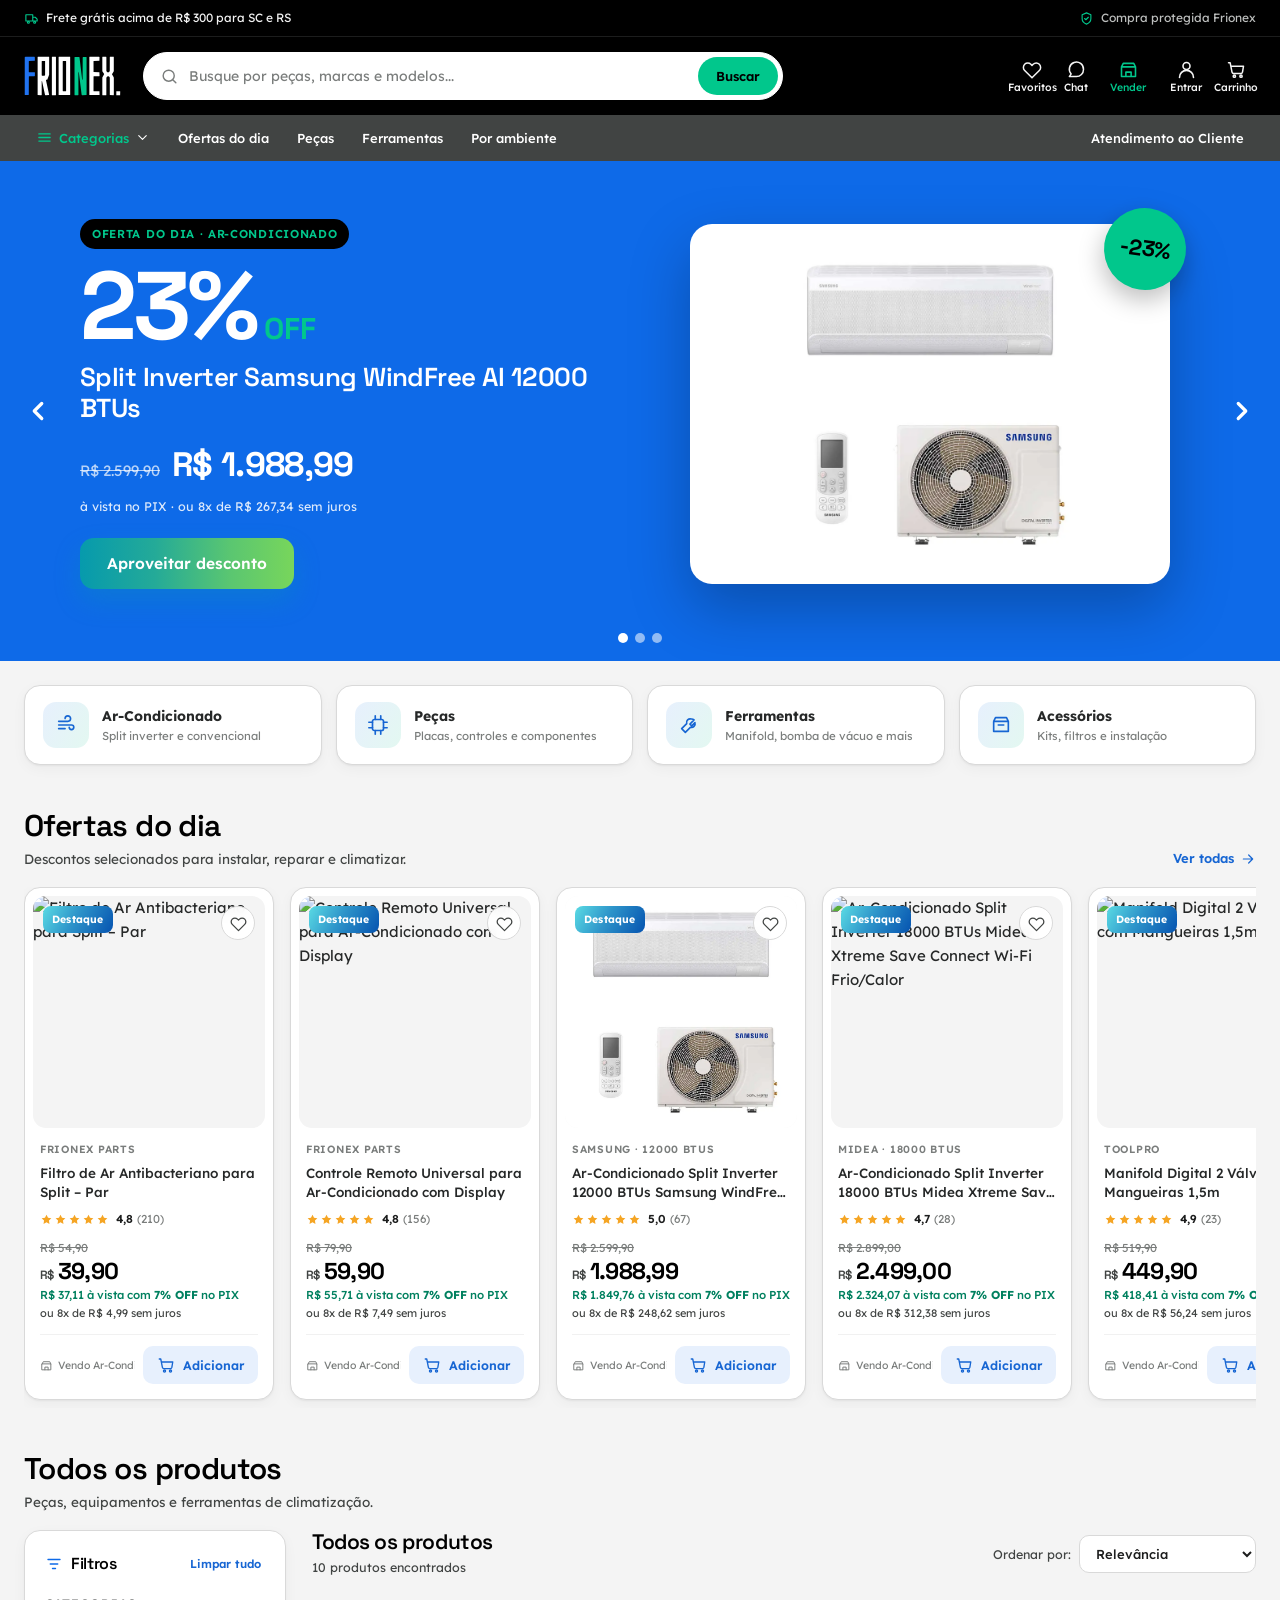
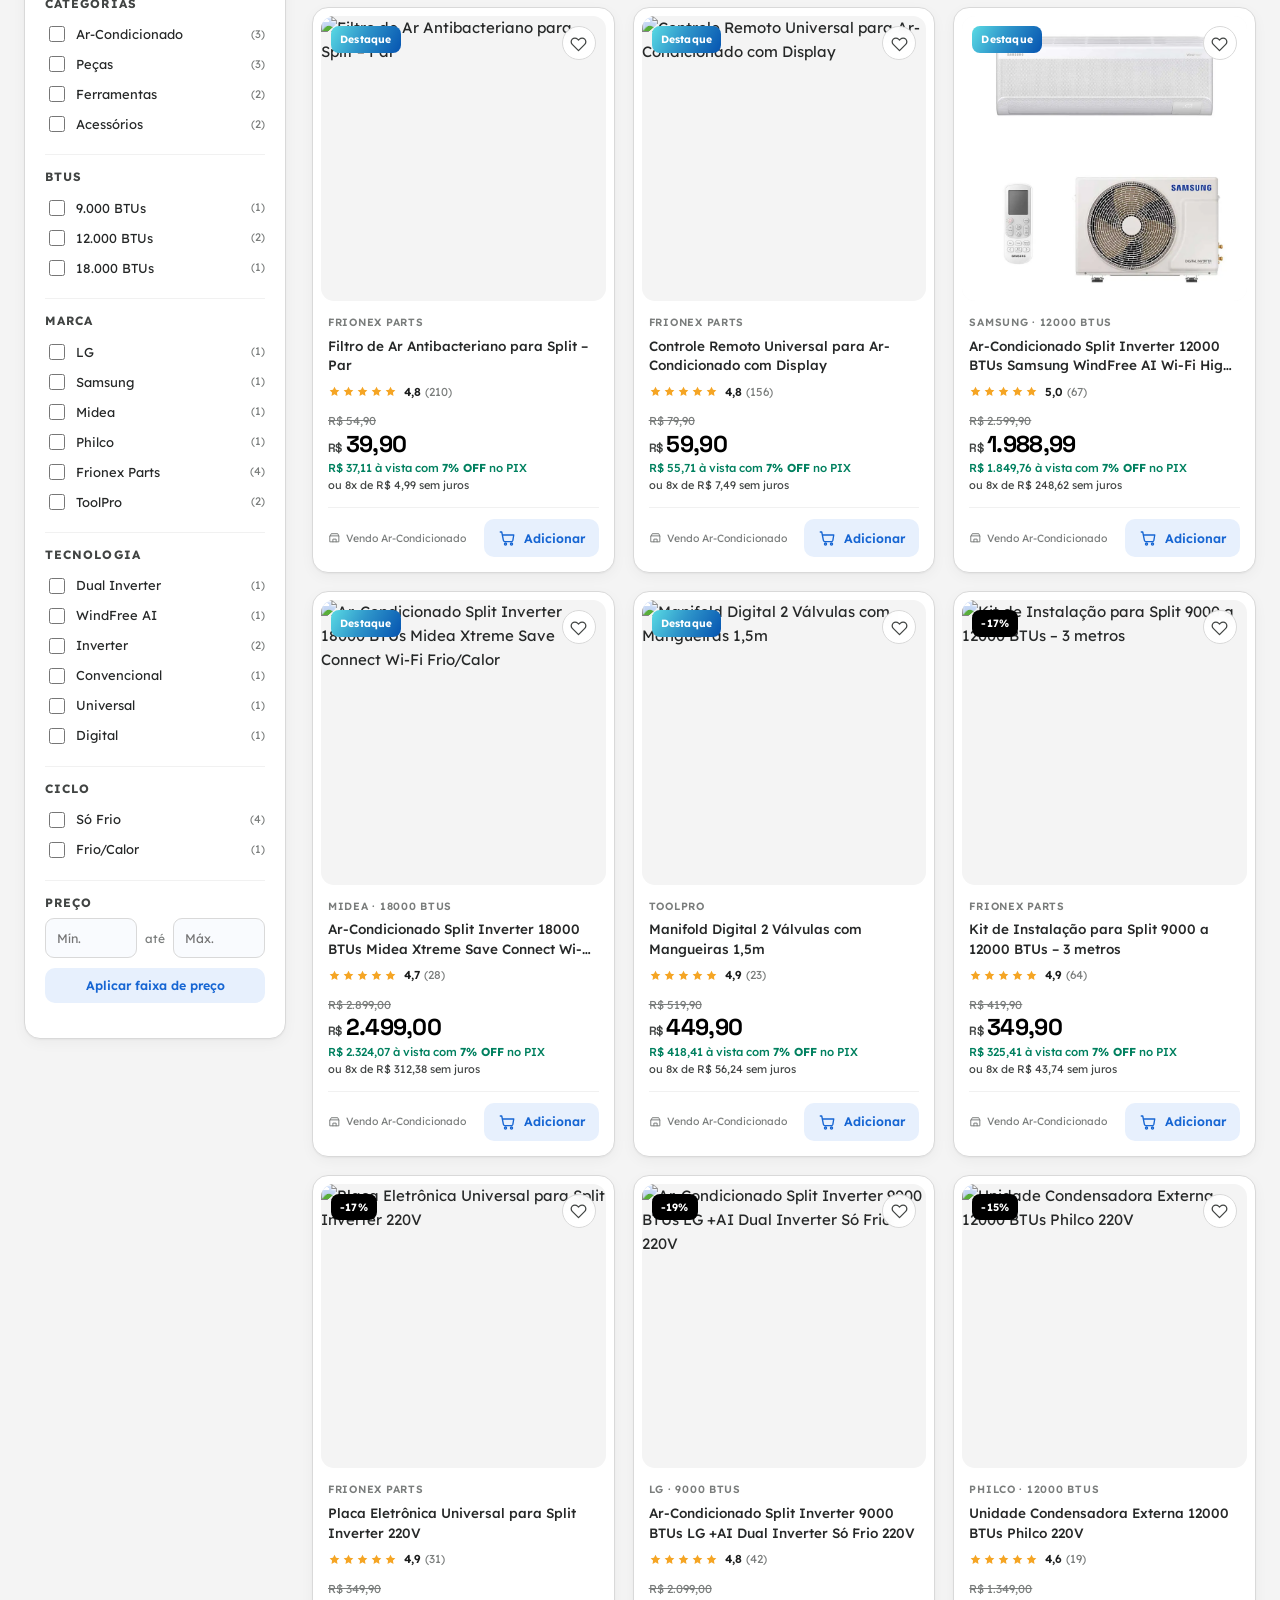
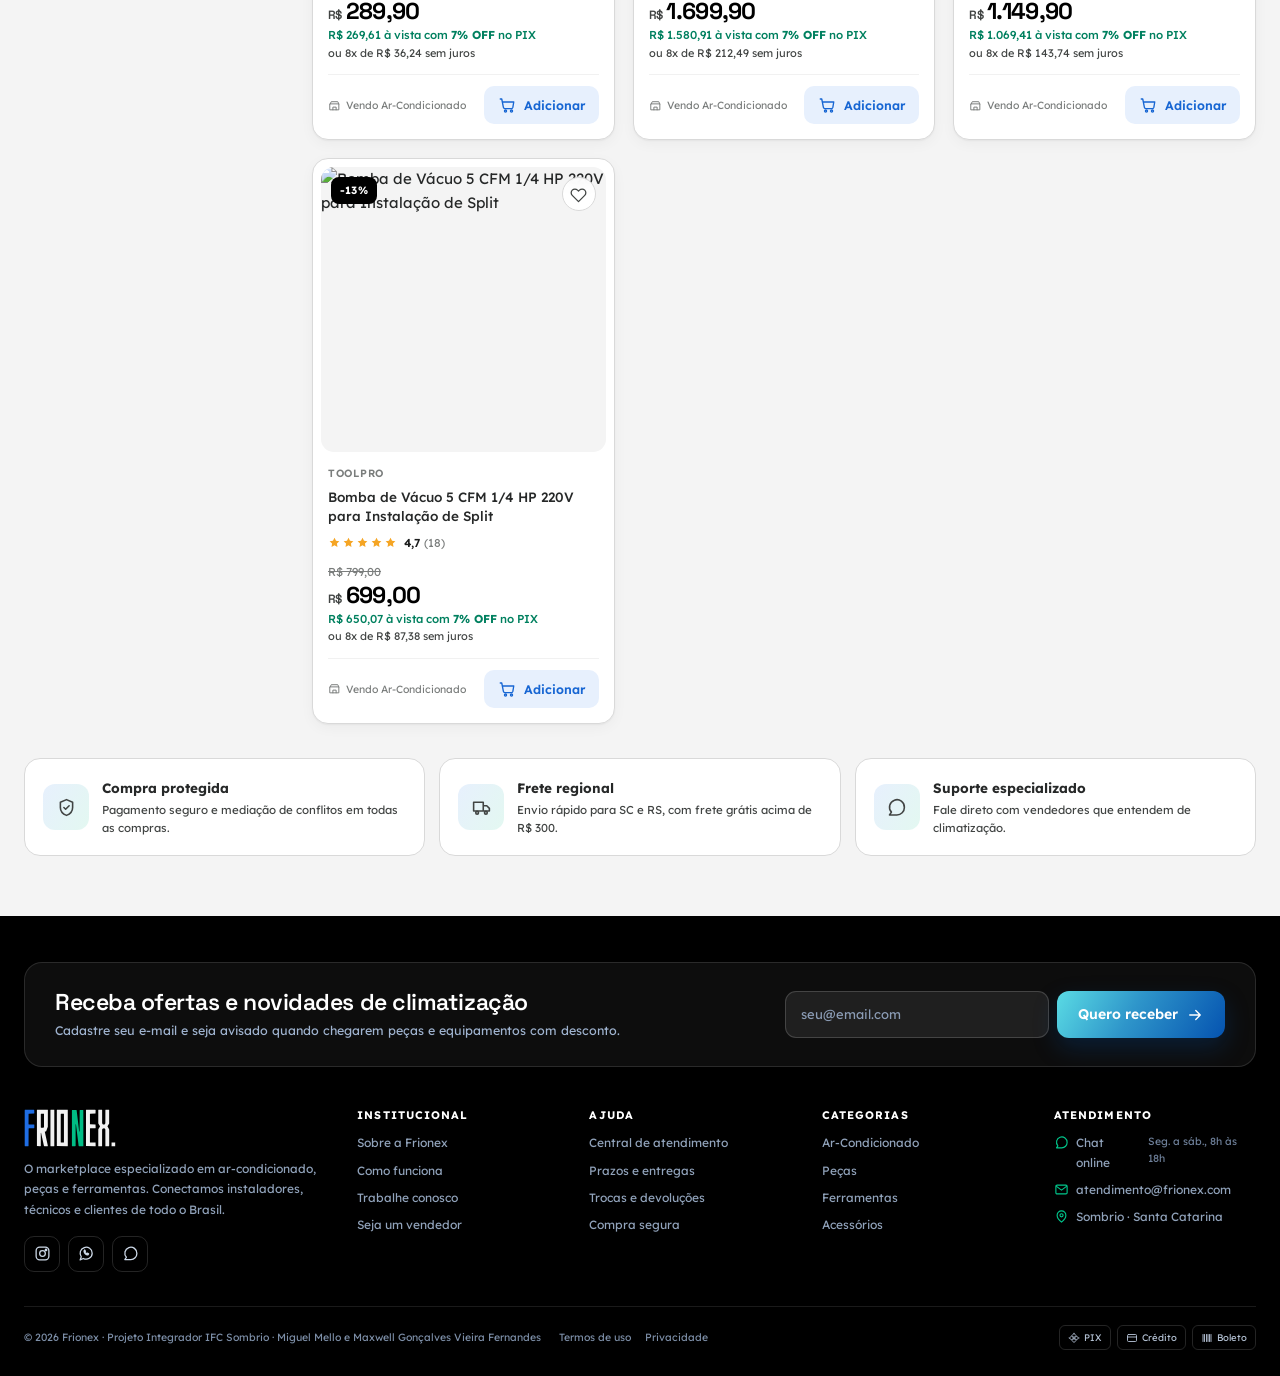
==== frionex/index.html @ c79feea0 "feat: add HTML pages for Frionex marketplace - Created carrinho.html for the shopping cart interface" ====
<!DOCTYPE html>
<html lang="pt-BR">
<head>
  <meta charset="utf-8">
  <meta name="viewport" content="width=device-width, initial-scale=1">
  <title>Frionex · Marketplace de ar-condicionado, peças e ferramentas</title>
  <meta name="description" content="Compre ar-condicionado, peças e ferramentas de climatização com vendedores verificados da sua região. Compra protegida, PIX com desconto e suporte especializado.">
  <link rel="icon" href="assets/img/favicon.svg" type="image/svg+xml">
  <link rel="preconnect" href="https://fonts.googleapis.com">
  <link rel="preconnect" href="https://fonts.gstatic.com" crossorigin>
  <link rel="stylesheet" href="assets/css/styles.css">
</head>
<body>
  <div id="site-header"></div>

  <main>
      <!-- ============ HERO / CARROSSEL (largura total) ============ -->
      <section class="hero" aria-label="Destaques da Frionex">
        <div id="heroSlides">
          <!-- Slide 1 · desconto em ar-condicionado -->
          <article class="hero-slide promo-slide is-active">
            <div class="promo-copy">
              <span class="promo-kicker">Oferta do dia · Ar-Condicionado</span>
              <div class="promo-off"><strong>23%</strong><span>OFF</span></div>
              <h1>Split Inverter Samsung WindFree AI 12000 BTUs</h1>
              <div class="promo-price">
                <s>R$ 2.599,90</s>
                <strong>R$ 1.988,99</strong>
                <small>à vista no PIX · ou 8x de R$ 267,34 sem juros</small>
              </div>
              <a class="btn btn-buy btn-lg" href="produto.html?id=2">Aproveitar desconto</a>
            </div>
            <div class="promo-media">
              <img src="assets/img/produtos/produto-samsung.png" alt="Ar-condicionado Samsung WindFree AI 12000 BTUs">
              <span class="promo-sticker">-23%</span>
            </div>
          </article>

          <!-- Slide 2 · peças e acessórios -->
          <article class="hero-slide promo-slide">
            <div class="promo-copy">
              <span class="promo-kicker">Peças e acessórios</span>
              <div class="promo-off"><small>até</small><strong>27%</strong><span>OFF</span></div>
              <h1>Controles, filtros e placas para o seu split</h1>
              <ul class="promo-list">
                <li><span>Filtro antibacteriano (par)</span><s>R$ 54,90</s><strong>R$ 39,90</strong></li>
                <li><span>Controle remoto universal</span><s>R$ 79,90</s><strong>R$ 59,90</strong></li>
                <li><span>Placa eletrônica universal</span><s>R$ 349,90</s><strong>R$ 289,90</strong></li>
              </ul>
              <a class="btn btn-buy btn-lg" href="index.html?categoria=pecas#catalogo">Ver peças em oferta</a>
            </div>
            <div class="promo-media promo-media-duo">
              <img src="https://upload.wikimedia.org/wikipedia/commons/thumb/5/54/HVAC_air_filter.webp/960px-HVAC_air_filter.webp" alt="Filtro de ar para climatização">
              <img src="https://upload.wikimedia.org/wikipedia/commons/thumb/0/0d/A.c_remote.jpg/960px-A.c_remote.jpg" alt="Controle remoto de ar-condicionado">
              <span class="promo-sticker">até -27%</span>
            </div>
          </article>

          <!-- Slide 3 · cupom em ferramentas -->
          <article class="hero-slide promo-slide">
            <div class="promo-copy">
              <span class="promo-kicker">Cupom · Ferramentas</span>
              <div class="promo-off"><strong>10%</strong><span>OFF</span></div>
              <h1>Manifold, bomba de vácuo e kits de instalação</h1>
              <div class="promo-coupon">
                <span>Use o cupom</span>
                <code>FRIONEX10</code>
                <small>+ 7% de desconto pagando no PIX</small>
              </div>
              <a class="btn btn-buy btn-lg" href="index.html?categoria=ferramentas#catalogo">Usar cupom</a>
            </div>
            <div class="promo-media">
              <img src="https://upload.wikimedia.org/wikipedia/commons/thumb/1/1d/332nd_Expeditionary_CE_Squadron_HVAC-R_operations_%289305714%29.jpg/960px-332nd_Expeditionary_CE_Squadron_HVAC-R_operations_%289305714%29.jpg" alt="Técnico usando manifold com mangueiras de refrigeração">
              <span class="promo-sticker">-10%</span>
            </div>
          </article>
        </div>

        <div class="hero-dots" id="heroDots" role="tablist" aria-label="Selecionar destaque"></div>
        <button class="hero-arrow hero-prev" type="button" data-hero-prev aria-label="Destaque anterior">
          <span data-icon="chevron" style="transform:rotate(90deg);display:inline-flex"></span>
        </button>
        <button class="hero-arrow hero-next" type="button" data-hero-next aria-label="Próximo destaque">
          <span data-icon="chevron" style="transform:rotate(-90deg);display:inline-flex"></span>
        </button>
      </section>

    <div class="container">

      <!-- ============ CATEGORIAS RÁPIDAS ============ -->
      <section class="quick-cats" aria-label="Categorias principais">
        <a class="quick-cat" href="index.html?categoria=ar-condicionado">
          <span class="quick-cat-ico" data-icon="wind"></span>
          <span><strong>Ar-Condicionado</strong><small>Split inverter e convencional</small></span>
        </a>
        <a class="quick-cat" href="index.html?categoria=pecas">
          <span class="quick-cat-ico" data-icon="chip"></span>
          <span><strong>Peças</strong><small>Placas, controles e componentes</small></span>
        </a>
        <a class="quick-cat" href="index.html?categoria=ferramentas">
          <span class="quick-cat-ico" data-icon="tool"></span>
          <span><strong>Ferramentas</strong><small>Manifold, bomba de vácuo e mais</small></span>
        </a>
        <a class="quick-cat" href="index.html?categoria=acessorios">
          <span class="quick-cat-ico" data-icon="box"></span>
          <span><strong>Acessórios</strong><small>Kits, filtros e instalação</small></span>
        </a>
      </section>

      <!-- ============ OFERTAS DO DIA ============ -->
      <section class="section" id="ofertas">
        <div class="section-head">
          <div>
            <h2>Ofertas do dia</h2>
            <p>Descontos selecionados para instalar, reparar e climatizar.</p>
          </div>
          <a class="section-link" href="index.html?oferta=1">Ver todas <span data-icon="arrow"></span></a>
        </div>
        <div class="rail" id="ofertasRail" aria-live="polite">
          <div class="skeleton" style="height:380px"></div>
          <div class="skeleton" style="height:380px"></div>
          <div class="skeleton" style="height:380px"></div>
          <div class="skeleton" style="height:380px"></div>
        </div>
      </section>

      <!-- ============ CATÁLOGO COM FILTROS ============ -->
      <section class="section" id="catalogo">
        <div class="section-head">
          <div>
            <h2 id="shopTitle">Todos os produtos</h2>
            <p id="shopSubtitle">Peças, equipamentos e ferramentas de climatização.</p>
          </div>
          <button class="btn btn-outline filters-toggle" type="button" data-filters-toggle>
            <span data-icon="filter"></span> Filtros
          </button>
        </div>

        <div class="shop-layout">
          <aside class="filters-card" id="filtersCard" aria-label="Filtros de busca">
            <div class="filters-head">
              <h2><span data-icon="filter"></span> Filtros</h2>
              <button class="filters-clear" type="button" data-clear-filters>Limpar tudo</button>
            </div>

            <div class="filter-group">
              <h3>Categorias</h3>
              <label class="filter-option"><input type="checkbox" name="categoria" value="ar-condicionado"> Ar-Condicionado <span class="count" data-count="categoria:ar-condicionado"></span></label>
              <label class="filter-option"><input type="checkbox" name="categoria" value="pecas"> Peças <span class="count" data-count="categoria:pecas"></span></label>
              <label class="filter-option"><input type="checkbox" name="categoria" value="ferramentas"> Ferramentas <span class="count" data-count="categoria:ferramentas"></span></label>
              <label class="filter-option"><input type="checkbox" name="categoria" value="acessorios"> Acessórios <span class="count" data-count="categoria:acessorios"></span></label>
            </div>

            <div class="filter-group">
              <h3>BTUs</h3>
              <label class="filter-option"><input type="checkbox" name="btus" value="9000"> 9.000 BTUs <span class="count" data-count="btus:9000"></span></label>
              <label class="filter-option"><input type="checkbox" name="btus" value="12000"> 12.000 BTUs <span class="count" data-count="btus:12000"></span></label>
              <label class="filter-option"><input type="checkbox" name="btus" value="18000"> 18.000 BTUs <span class="count" data-count="btus:18000"></span></label>
            </div>

            <div class="filter-group">
              <h3>Marca</h3>
              <label class="filter-option"><input type="checkbox" name="marcas" value="LG"> LG <span class="count" data-count="marca:LG"></span></label>
              <label class="filter-option"><input type="checkbox" name="marcas" value="Samsung"> Samsung <span class="count" data-count="marca:Samsung"></span></label>
              <label class="filter-option"><input type="checkbox" name="marcas" value="Midea"> Midea <span class="count" data-count="marca:Midea"></span></label>
              <label class="filter-option"><input type="checkbox" name="marcas" value="Philco"> Philco <span class="count" data-count="marca:Philco"></span></label>
              <label class="filter-option"><input type="checkbox" name="marcas" value="Frionex Parts"> Frionex Parts <span class="count" data-count="marca:Frionex Parts"></span></label>
              <label class="filter-option"><input type="checkbox" name="marcas" value="ToolPro"> ToolPro <span class="count" data-count="marca:ToolPro"></span></label>
            </div>

            <div class="filter-group">
              <h3>Tecnologia</h3>
              <label class="filter-option"><input type="checkbox" name="tecnologias" value="Dual Inverter"> Dual Inverter <span class="count" data-count="tecnologia:Dual Inverter"></span></label>
              <label class="filter-option"><input type="checkbox" name="tecnologias" value="WindFree AI"> WindFree AI <span class="count" data-count="tecnologia:WindFree AI"></span></label>
              <label class="filter-option"><input type="checkbox" name="tecnologias" value="Inverter"> Inverter <span class="count" data-count="tecnologia:Inverter"></span></label>
              <label class="filter-option"><input type="checkbox" name="tecnologias" value="Convencional"> Convencional <span class="count" data-count="tecnologia:Convencional"></span></label>
              <label class="filter-option"><input type="checkbox" name="tecnologias" value="Universal"> Universal <span class="count" data-count="tecnologia:Universal"></span></label>
              <label class="filter-option"><input type="checkbox" name="tecnologias" value="Digital"> Digital <span class="count" data-count="tecnologia:Digital"></span></label>
            </div>

            <div class="filter-group">
              <h3>Ciclo</h3>
              <label class="filter-option"><input type="checkbox" name="ciclos" value="Só Frio"> Só Frio <span class="count" data-count="ciclo:Só Frio"></span></label>
              <label class="filter-option"><input type="checkbox" name="ciclos" value="Frio/Calor"> Frio/Calor <span class="count" data-count="ciclo:Frio/Calor"></span></label>
            </div>

            <div class="filter-group">
              <h3>Preço</h3>
              <div class="price-range">
                <input type="number" inputmode="numeric" min="0" placeholder="Mín." aria-label="Preço mínimo" id="precoMin">
                <span>até</span>
                <input type="number" inputmode="numeric" min="0" placeholder="Máx." aria-label="Preço máximo" id="precoMax">
              </div>
              <button class="btn btn-soft btn-sm filters-apply" type="button" data-apply-price>Aplicar faixa de preço</button>
            </div>
          </aside>

          <div class="shop-main">
            <div class="shop-toolbar">
              <div>
                <h3 class="shop-title" id="resultTitle">Resultados</h3>
                <p class="shop-count" id="shopCount">Carregando produtos…</p>
              </div>
              <label class="sort-control">
                Ordenar por:
                <select id="sortSelect" aria-label="Ordenar produtos">
                  <option value="relevancia">Relevância</option>
                  <option value="menor-preco">Menor preço</option>
                  <option value="maior-preco">Maior preço</option>
                  <option value="recentes">Mais recentes</option>
                  <option value="avaliacao">Melhor avaliação</option>
                </select>
              </label>
            </div>

            <div class="active-filters" id="activeFilters"></div>
            <div class="product-grid" id="productGrid" aria-live="polite">
              <div class="skeleton" style="height:380px"></div>
              <div class="skeleton" style="height:380px"></div>
              <div class="skeleton" style="height:380px"></div>
            </div>
          </div>
        </div>
      </section>

      <!-- ============ DIFERENCIAIS ============ -->
      <section class="perks" aria-label="Vantagens de comprar na Frionex">
        <div class="perk">
          <span class="perk-ico" data-icon="shield"></span>
          <div><strong>Compra protegida</strong><span>Pagamento seguro e mediação de conflitos em todas as compras.</span></div>
        </div>
        <div class="perk">
          <span class="perk-ico" data-icon="truck"></span>
          <div><strong>Frete regional</strong><span>Envio rápido para SC e RS, com frete grátis acima de R$ 300.</span></div>
        </div>
        <div class="perk">
          <span class="perk-ico" data-icon="chat"></span>
          <div><strong>Suporte especializado</strong><span>Fale direto com vendedores que entendem de climatização.</span></div>
        </div>
      </section>

    </div>
  </main>

  <div id="site-footer"></div>

  <script src="assets/js/data.js"></script>
  <script src="assets/js/api.js"></script>
  <script src="assets/js/store.js"></script>
  <script src="assets/js/ui.js"></script>
  <script src="assets/js/pages/home.js"></script>
</body>
</html>
---- frionex/assets/css/styles.css ----
@import url('https://fonts.googleapis.com/css2?family=Lexend+Deca:wght@300;400;500;600;700&family=Space+Grotesk:wght@500;600;700&display=swap');

/* =========================================================
   FRIONEX · Design System
   ========================================================= */
:root {
  --ink: #000000;
  --ink-2: #1c1d1d;
  --text: #262828;
  --muted: #414443;
  --muted-2: #7a7d7c;
  --line: #d9d9d9;
  --line-2: #f1f1f1;
  --bg: #f4f4f4;
  --surface: #ffffff;
  --blue: #0e6ae8;
  --blue-dark: #1766d3;
  --blue-soft: #e7f0fd;
  --teal: #01c78c;
  --teal-soft: #e3f8f1;
  --green: #10a976;
  --amber: #f59e0b;
  --danger: #e5484d;
  --grad: linear-gradient(120deg, #5adbe4 0%, #2e95ca 45%, #0553b0 100%);
  --grad-soft: linear-gradient(120deg, #e7f0fd 0%, #e3f8f1 100%);
  --buy-grad: linear-gradient(90deg, #069aad 0%, #24aa98 35%, #5ac671 70%, #78d65b 100%);
  --nav: #414443;
  --radius: 16px;
  --radius-sm: 12px;
  --radius-lg: 24px;
  --shadow-sm: 0 1px 2px rgba(0, 0, 0, .05), 0 4px 14px rgba(0, 0, 0, .04);
  --shadow: 0 16px 48px rgba(0, 0, 0, .10);
  --shadow-lg: 0 30px 80px rgba(0, 0, 0, .16);
  --container: 1240px;
  --font-body: 'Lexend Deca', 'Segoe UI', system-ui, -apple-system, sans-serif;
  --font-display: 'Space Grotesk', 'Lexend Deca', 'Segoe UI', sans-serif;
  --header-offset: 118px;
}

*, *::before, *::after { box-sizing: border-box; }

html { scroll-behavior: smooth; }

body {
  margin: 0;
  background: var(--bg);
  color: var(--text);
  font-family: var(--font-body);
  font-size: 15px;
  line-height: 1.6;
  -webkit-font-smoothing: antialiased;
}

body.has-modal { overflow: hidden; }

img, svg { max-width: 100%; }
img { display: block; }

a { color: inherit; text-decoration: none; }
button { font: inherit; color: inherit; cursor: pointer; }
input, select, textarea { font: inherit; color: inherit; }
fieldset { border: 0; padding: 0; margin: 0; }
h1, h2, h3, h4 {
  margin: 0;
  font-family: var(--font-display);
  font-weight: 600;
  line-height: 1.15;
  letter-spacing: -.02em;
  color: var(--ink);
}
p { margin: 0; }
ul, ol { margin: 0; padding: 0; list-style: none; }
hr { border: 0; border-top: 1px solid var(--line); margin: 0; }

:focus-visible {
  outline: 2px solid var(--blue);
  outline-offset: 3px;
  border-radius: 6px;
}

::selection { background: rgba(14, 106, 232, .18); }

.container {
  width: min(calc(100% - 48px), var(--container));
  margin-inline: auto;
}

.icon { width: 20px; height: 20px; flex: 0 0 auto; }
.icon-sm { width: 16px; height: 16px; }
.icon-slot { display: inline-flex; align-items: center; justify-content: center; }

.sr-only {
  position: absolute; width: 1px; height: 1px; padding: 0; margin: -1px;
  overflow: hidden; clip: rect(0, 0, 0, 0); white-space: nowrap; border: 0;
}
[hidden] { display: none !important; }

.text-muted { color: var(--muted); }
.text-grad {
  background: var(--grad);
  -webkit-background-clip: text;
  background-clip: text;
  color: transparent;
}

/* ---------- botões ---------- */
.btn {
  display: inline-flex;
  align-items: center;
  justify-content: center;
  gap: 8px;
  padding: 12px 20px;
  border: 1px solid transparent;
  border-radius: 12px;
  background: transparent;
  color: var(--ink);
  font-weight: 600;
  font-size: 14px;
  line-height: 1.2;
  white-space: nowrap;
  transition: transform .18s ease, box-shadow .18s ease, background .18s ease, border-color .18s ease;
}
.btn:hover { transform: translateY(-1px); }
.btn:active { transform: translateY(0); }
.btn:disabled { opacity: .55; cursor: not-allowed; transform: none; }
.btn .icon { width: 18px; height: 18px; }

.btn-grad { background: var(--grad); color: #fff; box-shadow: 0 10px 24px rgba(14, 106, 232, .28); }
.btn-grad:hover { box-shadow: 0 14px 30px rgba(1, 199, 140, .30); }
.btn-primary { background: var(--blue); color: #fff; box-shadow: 0 8px 20px rgba(14, 106, 232, .25); }
.btn-primary:hover { background: var(--blue-dark); }
.btn-buy { background: var(--buy-grad); color: #fff; box-shadow: 0 12px 26px rgba(24, 168, 168, .30); }
.btn-dark { background: var(--ink); color: #fff; }
.btn-dark:hover { background: #16233a; }
.btn-soft { background: var(--blue-soft); color: var(--blue-dark); }
.btn-soft:hover { background: #dbe9ff; }
.btn-outline { border-color: var(--line); background: #fff; }
.btn-outline:hover { border-color: var(--blue); color: var(--blue-dark); }
.btn-ghost { color: var(--muted); }
.btn-ghost:hover { background: var(--line-2); color: var(--ink); }
.btn-danger-ghost { color: var(--danger); }
.btn-danger-ghost:hover { background: #fdecec; }
.btn-sm { padding: 9px 13px; font-size: 12.5px; border-radius: 10px; }
.btn-lg { padding: 15px 26px; font-size: 15.5px; border-radius: 14px; }
.btn-block { width: 100%; }
.btn-link { color: var(--blue-dark); font-weight: 600; display: inline-flex; align-items: center; gap: 6px; }
.btn-link:hover { text-decoration: underline; }

.icon-btn {
  display: inline-flex;
  align-items: center;
  justify-content: center;
  width: 40px;
  height: 40px;
  border: 0;
  border-radius: 11px;
  background: transparent;
  color: var(--ink-2);
  transition: background .18s ease, color .18s ease;
}
.icon-btn:hover { background: var(--line-2); color: var(--blue-dark); }

/* ---------- chips / badges ---------- */
.chip {
  display: inline-flex;
  align-items: center;
  gap: 6px;
  padding: 6px 11px;
  border: 1px solid var(--line);
  border-radius: 999px;
  background: #fff;
  font-size: 12px;
  font-weight: 500;
  color: var(--muted);
}
.chip .icon { width: 14px; height: 14px; }
.chip.is-active { background: var(--ink); border-color: var(--ink); color: #fff; }

.badge-verified {
  display: inline-flex;
  align-items: center;
  gap: 5px;
  padding: 4px 9px;
  border-radius: 999px;
  background: var(--teal-soft);
  color: #0c8a61;
  font-size: 11.5px;
  font-weight: 600;
  white-space: nowrap;
}
.badge-verified .icon { width: 14px; height: 14px; }

/* =========================================================
   HEADER
   ========================================================= */
.top-strip {
  background: radial-gradient(1200px 120px at 20% 0%, rgba(14, 106, 232, .35), transparent 70%), var(--ink);
  color: #d7e6ff;
  font-size: 12px;
}
.top-strip-inner {
  display: flex;
  align-items: center;
  justify-content: space-between;
  gap: 16px;
  min-height: 36px;
}
.top-strip-inner > span { display: inline-flex; align-items: center; gap: 7px; }
.top-strip-inner .icon { width: 15px; height: 15px; color: var(--teal); }
.top-strip-right { color: #9fb3cf; }

.site-header {
  position: sticky;
  top: 0;
  z-index: 50;
  background: rgba(255, 255, 255, .94);
  backdrop-filter: blur(14px);
  border-bottom: 1px solid var(--line);
}
.header-top {
  display: flex;
  align-items: center;
  gap: 22px;
  min-height: 78px;
}
.brand { display: inline-flex; align-items: center; flex: 0 0 auto; }
.brand-logo { height: 36px; width: auto; }
.menu-toggle { display: none; }

.search {
  position: relative;
  display: flex;
  align-items: center;
  gap: 8px;
  flex: 1;
  max-width: 640px;
  min-height: 46px;
  padding: 4px 4px 4px 16px;
  border: 1.5px solid var(--line);
  border-radius: 999px;
  background: #f7f9fc;
  color: var(--muted-2);
  transition: border-color .18s ease, box-shadow .18s ease, background .18s ease;
}
.search:focus-within {
  border-color: rgba(14, 106, 232, .6);
  background: #fff;
  box-shadow: 0 0 0 4px rgba(14, 106, 232, .10);
}
.search .icon { width: 19px; height: 19px; }
.search input {
  flex: 1;
  min-width: 0;
  height: 38px;
  border: 0;
  background: transparent;
  outline: none;
  font-size: 14px;
  color: var(--text);
}
.search input::placeholder { color: var(--muted-2); }
.search input::-webkit-search-cancel-button { cursor: pointer; }
.search-btn {
  height: 38px;
  padding: 0 18px;
  border: 0;
  border-radius: 999px;
  background: var(--grad);
  color: #fff;
  font-weight: 600;
  font-size: 13px;
}
.search-btn:hover { filter: brightness(1.05); }

.header-actions {
  display: flex;
  align-items: center;
  gap: 4px;
  margin-left: auto;
}
.header-action {
  position: relative;
  display: inline-flex;
  flex-direction: column;
  align-items: center;
  gap: 1px;
  padding: 7px 10px;
  border: 0;
  border-radius: 10px;
  background: transparent;
  color: var(--muted);
  font-size: 10.5px;
  font-weight: 500;
  line-height: 1.2;
  transition: background .18s ease, color .18s ease;
}
.header-action:hover { background: var(--line-2); color: var(--blue-dark); }
.header-action .icon { width: 21px; height: 21px; }
.sell-link { color: #0c8a61; }
.login-link { color: var(--ink-2); }
.mini-badge {
  position: absolute;
  top: 1px;
  right: 4px;
  min-width: 17px;
  height: 17px;
  padding: 0 5px;
  border-radius: 999px;
  background: var(--grad);
  color: #fff;
  font-size: 10px;
  font-weight: 700;
  line-height: 17px;
  text-align: center;
  box-shadow: 0 0 0 2px #fff;
}
.account-menu { position: relative; }
.account-btn {
  display: flex;
  align-items: center;
  gap: 7px;
  padding: 4px 10px 4px 4px;
  border: 1px solid var(--line);
  border-radius: 999px;
  background: #fff;
  font-size: 12.5px;
  font-weight: 600;
  color: var(--ink-2);
}
.account-btn:hover { border-color: rgba(14, 106, 232, .5); }
.account-btn .chevron { width: 15px; height: 15px; color: var(--muted); }
.avatar {
  display: inline-flex;
  align-items: center;
  justify-content: center;
  width: 42px;
  height: 42px;
  border-radius: 50%;
  background: var(--grad);
  color: #fff;
  font-family: var(--font-display);
  font-weight: 700;
  font-size: 14px;
  letter-spacing: .02em;
  flex: 0 0 auto;
  overflow: hidden;
}
.avatar img { width: 100%; height: 100%; object-fit: cover; }
.avatar-sm { width: 30px; height: 30px; font-size: 11px; }
.avatar-lg { width: 64px; height: 64px; font-size: 20px; }
.avatar-xl { width: 88px; height: 88px; font-size: 28px; border: 4px solid #fff; box-shadow: var(--shadow-sm); }

.account-dropdown {
  position: absolute;
  top: calc(100% + 10px);
  right: 0;
  z-index: 60;
  width: 236px;
  padding: 8px;
  border: 1px solid var(--line);
  border-radius: 14px;
  background: #fff;
  box-shadow: var(--shadow);
  opacity: 0;
  visibility: hidden;
  transform: translateY(-6px);
  transition: .18s ease;
}
.account-menu.is-open .account-dropdown { opacity: 1; visibility: visible; transform: none; }
.account-dropdown-head {
  display: flex;
  flex-direction: column;
  gap: 1px;
  padding: 10px 12px 12px;
  border-bottom: 1px solid var(--line-2);
  margin-bottom: 6px;
}
.account-dropdown-head strong { font-size: 13.5px; }
.account-dropdown-head span { font-size: 11.5px; color: var(--muted-2); overflow: hidden; text-overflow: ellipsis; }
.account-dropdown a, .account-dropdown button {
  display: flex;
  align-items: center;
  gap: 9px;
  width: 100%;
  padding: 10px 12px;
  border: 0;
  border-radius: 9px;
  background: transparent;
  font-size: 13px;
  color: var(--text);
  text-align: left;
}
.account-dropdown a:hover, .account-dropdown button:hover { background: var(--blue-soft); color: var(--blue-dark); }
.account-dropdown .icon { width: 17px; height: 17px; }

.header-nav {
  border-top: 1px solid var(--line-2);
  background: #fff;
}
.nav-inner {
  display: flex;
  align-items: center;
  gap: 4px;
  min-height: 46px;
}
.nav-link {
  display: inline-flex;
  align-items: center;
  gap: 6px;
  padding: 9px 12px;
  border: 0;
  border-radius: 9px;
  background: transparent;
  font-size: 13.5px;
  font-weight: 500;
  color: var(--ink-2);
  white-space: nowrap;
}
.nav-link:hover { background: var(--line-2); color: var(--blue-dark); }
.nav-link .chevron { width: 15px; height: 15px; color: var(--muted); }
.nav-link .menu-ico { width: 17px; height: 17px; }
.nav-link-help { margin-left: auto; color: var(--muted); }
.nav-dropdown { position: relative; }
.nav-dropdown-panel {
  position: absolute;
  top: calc(100% + 6px);
  left: 0;
  z-index: 55;
  display: grid;
  grid-template-columns: 1fr 1fr;
  gap: 4px;
  width: 460px;
  padding: 10px;
  border: 1px solid var(--line);
  border-radius: 16px;
  background: #fff;
  box-shadow: var(--shadow);
  opacity: 0;
  visibility: hidden;
  transform: translateY(-6px);
  transition: .18s ease;
}
.nav-dropdown.is-open .nav-dropdown-panel { opacity: 1; visibility: visible; transform: none; }
.nav-dropdown-panel a {
  display: flex;
  gap: 11px;
  align-items: flex-start;
  padding: 11px;
  border-radius: 11px;
}
.nav-dropdown-panel a:hover { background: var(--blue-soft); }
.cat-ico {
  display: inline-flex;
  align-items: center;
  justify-content: center;
  width: 38px;
  height: 38px;
  border-radius: 10px;
  background: var(--grad-soft);
  color: var(--blue-dark);
  flex: 0 0 auto;
}
.cat-ico .icon { width: 19px; height: 19px; }
.nav-dropdown-panel strong { display: block; font-size: 13px; }
.nav-dropdown-panel small { display: block; margin-top: 2px; font-size: 11px; color: var(--muted-2); line-height: 1.35; }

/* mobile drawer */
.mobile-drawer {
  position: fixed;
  inset: 0 auto 0 0;
  z-index: 90;
  display: none;
  flex-direction: column;
  width: min(340px, 88vw);
  padding: 18px;
  background: #fff;
  box-shadow: var(--shadow-lg);
  transform: translateX(-105%);
  transition: transform .26s ease;
  overflow-y: auto;
}
.mobile-drawer-head { display: flex; align-items: center; justify-content: space-between; margin-bottom: 16px; }
.mobile-search { margin-bottom: 14px; }
.mobile-search .search { max-width: none; }
.mobile-search .search-btn { display: none; }
.mobile-nav { display: flex; flex-direction: column; gap: 2px; }
.mobile-nav a {
  display: flex;
  align-items: center;
  gap: 10px;
  padding: 11px 12px;
  border-radius: 10px;
  font-size: 14px;
  font-weight: 500;
  color: var(--ink-2);
}
.mobile-nav a:hover { background: var(--line-2); }
.mobile-nav .icon { width: 18px; height: 18px; color: var(--muted); }
.mobile-label {
  padding: 14px 12px 5px;
  font-size: 10.5px;
  font-weight: 700;
  letter-spacing: .12em;
  text-transform: uppercase;
  color: var(--muted-2);
}
.drawer-scrim {
  position: fixed;
  inset: 0;
  z-index: 85;
  background: rgba(0, 0, 0, .45);
  opacity: 0;
  visibility: hidden;
  transition: .22s ease;
}
body.menu-open .mobile-drawer { transform: none; }
body.menu-open .drawer-scrim { opacity: 1; visibility: visible; }

/* =========================================================
   HERO / HOME
   ========================================================= */
main { min-height: 60vh; }

.hero {
  position: relative;
  margin: 26px auto 0;
  border-radius: var(--radius-lg);
  overflow: hidden;
  background: radial-gradient(900px 500px at 88% 8%, rgba(1, 199, 140, .35), transparent 60%),
              radial-gradient(700px 500px at 20% 100%, rgba(14, 106, 232, .38), transparent 65%),
              linear-gradient(135deg, #000000 0%, #0a1a33 55%, #0b2a2a 100%);
  color: #fff;
  box-shadow: var(--shadow-lg);
}
.hero::after {
  content: "";
  position: absolute;
  inset: 0;
  background-image: radial-gradient(rgba(255, 255, 255, .10) 1px, transparent 1px);
  background-size: 22px 22px;
  mask-image: linear-gradient(90deg, transparent 40%, #000);
  pointer-events: none;
}
.hero-slide {
  display: none;
  grid-template-columns: 1.1fr .9fr;
  align-items: center;
  gap: 26px;
  min-height: 380px;
  padding: 48px 52px;
  position: relative;
  z-index: 1;
}
.hero-slide.is-active { display: grid; animation: heroIn .5s ease both; }
@keyframes heroIn { from { opacity: 0; transform: translateY(8px); } to { opacity: 1; transform: none; } }
.hero-copy { max-width: 560px; }
.hero-eyebrow {
  display: inline-flex;
  align-items: center;
  gap: 7px;
  padding: 6px 12px;
  border: 1px solid rgba(255, 255, 255, .18);
  border-radius: 999px;
  background: rgba(255, 255, 255, .08);
  color: #b9f6e5;
  font-size: 11.5px;
  font-weight: 600;
  letter-spacing: .06em;
  text-transform: uppercase;
}
.hero-eyebrow .icon { width: 14px; height: 14px; }
.hero h1 {
  margin: 16px 0 12px;
  color: #fff;
  font-size: clamp(30px, 4vw, 48px);
  line-height: 1.06;
  letter-spacing: -.035em;
}
.hero h1 em { font-style: normal; background: linear-gradient(120deg, #5adbe4, #01c78c); -webkit-background-clip: text; background-clip: text; color: transparent; }
.hero p { max-width: 460px; color: #b9c6da; font-size: 15px; }
.hero-actions { display: flex; flex-wrap: wrap; gap: 10px; margin-top: 24px; }
.hero-stats { display: flex; gap: 26px; margin-top: 30px; }
.hero-stat strong { display: block; font-family: var(--font-display); font-size: 20px; letter-spacing: -.02em; }
.hero-stat span { font-size: 11.5px; color: #92a3bd; }
.hero-media { display: flex; justify-content: center; align-items: center; position: relative; }
.hero-media-inner {
  position: relative;
  width: 100%;
  max-width: 380px;
  aspect-ratio: 1 / 1;
  display: grid;
  place-items: center;
  border-radius: 28px;
  background: radial-gradient(circle at 50% 40%, #fff, #f4f4f4 70%);
  box-shadow: 0 30px 80px rgba(0, 0, 0, .35);
  transform: rotate(-3deg);
}
.hero-media img { width: 88%; height: 88%; object-fit: contain; }
.hero-tag {
  position: absolute;
  right: -14px;
  bottom: 26px;
  display: flex;
  align-items: center;
  gap: 8px;
  padding: 10px 14px;
  border-radius: 14px;
  background: #fff;
  color: var(--ink);
  font-size: 12px;
  font-weight: 600;
  box-shadow: var(--shadow);
}
.hero-tag .icon { color: var(--teal); }
.hero-dots { position: absolute; left: 52px; bottom: 22px; z-index: 3; display: flex; gap: 7px; }
.hero-dots button {
  width: 26px;
  height: 5px;
  border: 0;
  border-radius: 99px;
  background: rgba(255, 255, 255, .25);
  padding: 0;
  transition: .2s ease;
}
.hero-dots button.is-active { width: 42px; background: linear-gradient(90deg, #5adbe4, #01c78c); }
.hero-arrow {
  position: absolute;
  top: 50%;
  z-index: 3;
  transform: translateY(-50%);
  width: 38px;
  height: 38px;
  display: grid;
  place-items: center;
  border: 1px solid rgba(255, 255, 255, .2);
  border-radius: 50%;
  background: rgba(0, 0, 0, .35);
  color: #fff;
  backdrop-filter: blur(6px);
}
.hero-arrow:hover { background: rgba(0, 0, 0, .65); }
.hero-arrow .icon { width: 18px; height: 18px; }
.hero-prev { left: 14px; }
.hero-next { right: 14px; }

/* quick categories */
.quick-cats {
  display: grid;
  grid-template-columns: repeat(4, 1fr);
  gap: 14px;
  margin-top: 24px;
}
.quick-cat {
  display: flex;
  align-items: center;
  gap: 13px;
  padding: 16px 18px;
  border: 1px solid var(--line);
  border-radius: var(--radius);
  background: #fff;
  box-shadow: var(--shadow-sm);
  transition: transform .2s ease, box-shadow .2s ease, border-color .2s ease;
}
.quick-cat:hover { transform: translateY(-3px); box-shadow: var(--shadow); border-color: rgba(14, 106, 232, .28); }
.quick-cat-ico {
  display: grid;
  place-items: center;
  width: 46px;
  height: 46px;
  border-radius: 13px;
  background: var(--grad-soft);
  color: var(--blue-dark);
  flex: 0 0 auto;
}
.quick-cat-ico .icon { width: 22px; height: 22px; }
.quick-cat strong { display: block; font-size: 14px; }
.quick-cat small { display: block; color: var(--muted-2); font-size: 11.5px; }

/* section heading */
.section { margin-top: 44px; }
.section-head {
  display: flex;
  align-items: flex-end;
  justify-content: space-between;
  gap: 18px;
  margin-bottom: 18px;
}
.section-head h2 { font-size: clamp(22px, 2.6vw, 30px); }
.section-head p { margin-top: 4px; color: var(--muted); font-size: 13.5px; }
.section-link { display: inline-flex; align-items: center; gap: 6px; font-size: 13px; font-weight: 600; color: var(--blue-dark); white-space: nowrap; }
.section-link .icon { width: 16px; height: 16px; }

/* shop layout */
.shop-layout {
  display: grid;
  grid-template-columns: 262px 1fr;
  gap: 26px;
  align-items: start;
  margin-top: 8px;
}
.filters-card {
  position: sticky;
  top: calc(var(--header-offset) + 18px);
  padding: 20px;
  border: 1px solid var(--line);
  border-radius: var(--radius);
  background: #fff;
  box-shadow: var(--shadow-sm);
}
.filters-head {
  display: flex;
  align-items: center;
  justify-content: space-between;
  gap: 10px;
  margin-bottom: 4px;
}
.filters-head h2 { display: flex; align-items: center; gap: 8px; font-size: 16px; }
.filters-head h2 .icon { width: 18px; height: 18px; color: var(--blue); }
.filters-clear { font-size: 11.5px; font-weight: 600; color: var(--blue-dark); background: none; border: 0; padding: 4px; }
.filters-clear:hover { text-decoration: underline; }
.filter-group { padding: 15px 0; border-bottom: 1px solid var(--line-2); }
.filter-group:last-of-type { border-bottom: 0; }
.filter-group h3 {
  margin-bottom: 9px;
  font-family: var(--font-body);
  font-size: 12px;
  font-weight: 700;
  letter-spacing: .09em;
  text-transform: uppercase;
  color: var(--muted);
}
.filter-option {
  display: flex;
  align-items: center;
  gap: 8px;
  padding: 4px 0;
  font-size: 13px;
  color: var(--text);
  cursor: pointer;
}
.filter-option input { width: 16px; height: 16px; accent-color: var(--blue); cursor: pointer; }
.filter-option:hover { color: var(--blue-dark); }
.filter-option .count { margin-left: auto; font-size: 11px; color: var(--muted-2); }
.price-range { display: flex; align-items: center; gap: 8px; }
.price-range input {
  width: 100%;
  min-width: 0;
  padding: 9px 11px;
  border: 1px solid var(--line);
  border-radius: 9px;
  background: #f9fbfe;
  font-size: 12.5px;
}
.price-range span { color: var(--muted-2); font-size: 12px; }
.filters-apply { margin-top: 10px; width: 100%; }
.filters-toggle { display: none; }

.shop-main { min-width: 0; }
.shop-toolbar {
  display: flex;
  align-items: center;
  justify-content: space-between;
  gap: 14px;
  margin-bottom: 16px;
}
.shop-title { font-size: 21px; }
.shop-count { margin-top: 3px; color: var(--muted); font-size: 12.5px; }
.sort-control { display: flex; align-items: center; gap: 8px; font-size: 12.5px; color: var(--muted); }
.sort-control select {
  padding: 9px 32px 9px 12px;
  border: 1px solid var(--line);
  border-radius: 10px;
  background: #fff;
  font-size: 13px;
  font-weight: 500;
  color: var(--ink-2);
  cursor: pointer;
}
.active-filters { display: flex; flex-wrap: wrap; gap: 7px; margin-bottom: 14px; }
.active-filter {
  display: inline-flex;
  align-items: center;
  gap: 5px;
  padding: 5px 9px;
  border-radius: 999px;
  background: var(--blue-soft);
  color: var(--blue-dark);
  font-size: 11.5px;
  font-weight: 500;
}
.active-filter button { border: 0; background: none; padding: 0; display: inline-flex; color: inherit; }
.active-filter .icon { width: 13px; height: 13px; }

/* product grid */
.product-grid {
  display: grid;
  grid-template-columns: repeat(3, minmax(0, 1fr));
  gap: 18px;
}
.product-grid.cols-4 { grid-template-columns: repeat(4, minmax(0, 1fr)); }
.product-card {
  position: relative;
  display: flex;
  flex-direction: column;
  min-width: 0;
  border: 1px solid var(--line);
  border-radius: var(--radius);
  background: #fff;
  overflow: hidden;
  box-shadow: var(--shadow-sm);
  transition: transform .22s ease, box-shadow .22s ease, border-color .22s ease;
}
.product-card:hover { transform: translateY(-4px); box-shadow: var(--shadow); border-color: rgba(14, 106, 232, .22); }
.product-media {
  position: relative;
  aspect-ratio: 1 / 1;
  margin: 8px 8px 0;
  border-radius: 13px;
  background: linear-gradient(160deg, #f4f4f4, #f1f1f1);
  overflow: hidden;
}
.product-media img {
  width: 100%;
  height: 100%;
  object-fit: contain;
  transition: transform .35s ease;
}
.product-card:hover .product-media img { transform: scale(1.045); }
.product-badge {
  position: absolute;
  top: 10px;
  left: 10px;
  z-index: 2;
  padding: 5px 9px;
  border-radius: 8px;
  color: #fff;
  font-size: 10.5px;
  font-weight: 700;
  letter-spacing: .02em;
}
.product-badge.is-featured { background: var(--grad); }
.product-badge.is-off { background: #000000; }
.fav-btn {
  position: absolute;
  top: 10px;
  right: 10px;
  z-index: 2;
  display: grid;
  place-items: center;
  width: 34px;
  height: 34px;
  border: 1px solid var(--line);
  border-radius: 50%;
  background: rgba(255, 255, 255, .92);
  color: var(--muted);
  backdrop-filter: blur(4px);
  transition: .18s ease;
}
.fav-btn:hover { color: var(--danger); border-color: #f6c9cb; }
.fav-btn.is-active { color: var(--danger); background: #fff0f0; border-color: #f6c9cb; }
.fav-btn.is-active .icon { fill: currentColor; }
.fav-btn .icon { width: 17px; height: 17px; }
.product-body { display: flex; flex-direction: column; flex: 1; padding: 13px 15px 15px; }
.product-brand {
  font-size: 10.5px;
  font-weight: 600;
  letter-spacing: .07em;
  text-transform: uppercase;
  color: var(--muted-2);
}
.product-title {
  margin: 5px 0 7px;
  min-height: 40px;
  font-family: var(--font-body);
  font-size: 13.5px;
  font-weight: 500;
  line-height: 1.45;
  letter-spacing: 0;
  color: var(--text);
  display: -webkit-box;
  -webkit-line-clamp: 2;
  -webkit-box-orient: vertical;
  overflow: hidden;
}
.product-title a:hover { color: var(--blue-dark); }
.rating { display: flex; align-items: center; gap: 4px; font-size: 11.5px; color: var(--muted); }
.stars { display: inline-flex; gap: 1px; }
.star { width: 13px; height: 13px; fill: #d7dde8; }
.star.is-filled { fill: #f5a524; }
.rating-value { margin-left: 3px; font-weight: 600; color: var(--ink-2); }
.rating-count { color: var(--muted-2); }
.price-block { display: flex; flex-direction: column; margin: 11px 0 12px; }
.price-old { font-size: 11.5px; color: var(--muted-2); text-decoration: line-through; }
.price-main {
  display: flex;
  align-items: baseline;
  gap: 4px;
  font-family: var(--font-display);
  font-size: 23px;
  font-weight: 700;
  letter-spacing: -.03em;
  color: var(--ink);
  line-height: 1.15;
}
.price-main > span { font-size: 12px; font-weight: 600; color: var(--muted); }
.price-pix { margin-top: 2px; font-size: 11.5px; color: #00805f; font-weight: 500; }
.price-pix strong { font-weight: 700; }
.price-installments { font-size: 11px; color: var(--muted); }
.product-foot {
  display: flex;
  align-items: center;
  justify-content: space-between;
  gap: 8px;
  margin-top: auto;
  padding-top: 11px;
  border-top: 1px solid var(--line-2);
}
.product-seller {
  display: inline-flex;
  align-items: center;
  gap: 5px;
  min-width: 0;
  font-size: 10.5px;
  color: var(--muted-2);
  white-space: nowrap;
  overflow: hidden;
  text-overflow: ellipsis;
}
.product-seller .icon { width: 13px; height: 13px; flex: 0 0 auto; }
.product-foot .btn { flex: 0 0 auto; }

/* empty state */
.empty-state {
  display: flex;
  flex-direction: column;
  align-items: center;
  gap: 10px;
  padding: 56px 20px;
  border: 1px dashed var(--line);
  border-radius: var(--radius);
  background: #fff;
  text-align: center;
}
.empty-state .empty-ico {
  display: grid;
  place-items: center;
  width: 64px;
  height: 64px;
  border-radius: 50%;
  background: var(--grad-soft);
  color: var(--blue-dark);
}
.empty-state .empty-ico .icon { width: 28px; height: 28px; }
.empty-state h3 { font-size: 18px; }
.empty-state p { max-width: 380px; color: var(--muted); font-size: 13.5px; }

/* perks */
.perks {
  display: grid;
  grid-template-columns: repeat(3, 1fr);
  gap: 14px;
  margin-top: 34px;
}
.perk {
  display: flex;
  gap: 13px;
  padding: 18px;
  border: 1px solid var(--line);
  border-radius: var(--radius);
  background: #fff;
}
.perk-ico {
  display: grid;
  place-items: center;
  width: 42px;
  height: 42px;
  border-radius: 12px;
  background: var(--grad-soft);
  color: var(--blue-dark);
  flex: 0 0 auto;
}
.perk-ico .icon { width: 21px; height: 21px; }
.perk strong { display: block; font-size: 13.5px; }
.perk span { display: block; margin-top: 2px; font-size: 11.5px; color: var(--muted); }

/* rail */
.rail {
  display: flex;
  gap: 16px;
  overflow-x: auto;
  padding-bottom: 8px;
  scroll-snap-type: x mandatory;
  scrollbar-width: thin;
}
.rail > * { flex: 0 0 250px; scroll-snap-align: start; }

/* =========================================================
   PÁGINA DE PRODUTO
   ========================================================= */
.page-shell { padding: 22px 0 60px; }
.breadcrumb {
  display: flex;
  align-items: center;
  gap: 7px;
  margin-bottom: 18px;
  font-size: 12px;
  color: var(--muted);
}
.breadcrumb a:hover { color: var(--blue-dark); }
.breadcrumb .icon { width: 13px; height: 13px; color: var(--muted-2); }
.breadcrumb .current { color: var(--ink-2); font-weight: 500; }

.product-detail {
  display: grid;
  grid-template-columns: minmax(0, 1fr) minmax(0, .96fr);
  gap: 34px;
  align-items: start;
}
.gallery { min-width: 0; }
.gallery-main {
  position: relative;
  aspect-ratio: 1 / 1;
  border: 1px solid var(--line);
  border-radius: 20px;
  background: linear-gradient(160deg, #f4f4f4, #f1f1f1);
  overflow: hidden;
}
.gallery-main img { width: 100%; height: 100%; object-fit: contain; }
.gallery-tag {
  position: absolute;
  top: 16px;
  left: 16px;
  padding: 6px 11px;
  border-radius: 9px;
  background: var(--grad);
  color: #fff;
  font-size: 11px;
  font-weight: 700;
}
.gallery-thumbs { display: flex; gap: 10px; margin-top: 12px; flex-wrap: wrap; }
.gallery-thumb {
  width: 76px;
  height: 76px;
  padding: 4px;
  border: 1.5px solid var(--line);
  border-radius: 12px;
  background: #fff;
  overflow: hidden;
  transition: .18s ease;
}
.gallery-thumb img { width: 100%; height: 100%; object-fit: contain; }
.gallery-thumb.is-active, .gallery-thumb:hover { border-color: var(--blue); box-shadow: 0 0 0 3px rgba(14, 106, 232, .12); }

.product-info { min-width: 0; }
.product-info .product-brand { font-size: 11.5px; }
.product-info h1 {
  margin: 8px 0 12px;
  font-family: var(--font-body);
  font-size: clamp(21px, 2.4vw, 27px);
  font-weight: 600;
  line-height: 1.32;
  letter-spacing: -.01em;
  color: var(--ink);
}
.product-meta { display: flex; align-items: center; flex-wrap: wrap; gap: 12px; padding-bottom: 16px; border-bottom: 1px solid var(--line); }
.product-meta .rating { font-size: 12.5px; }
.product-meta .rating .star { width: 15px; height: 15px; }
.meta-link { font-size: 12.5px; color: var(--blue-dark); font-weight: 500; }
.meta-link:hover { text-decoration: underline; }
.seller-inline {
  display: flex;
  align-items: center;
  gap: 9px;
  margin: 14px 0;
  padding: 10px 12px;
  border: 1px solid var(--line);
  border-radius: 12px;
  background: #fbfcfe;
  font-size: 12.5px;
}
.seller-inline .avatar { width: 34px; height: 34px; font-size: 12px; }
.seller-inline strong { display: block; font-size: 12.5px; }
.seller-inline small { color: var(--muted-2); font-size: 11px; }
.seller-inline .badge-verified { margin-left: auto; }
.price-box {
  margin-top: 16px;
  padding: 18px;
  border: 1px solid var(--line);
  border-radius: 16px;
  background: #fff;
  box-shadow: var(--shadow-sm);
}
.price-box .price-old { font-size: 12.5px; }
.price-box .price-main { font-size: 38px; }
.price-box .price-main > span { font-size: 16px; }
.price-box .price-pix { margin-top: 6px; font-size: 13.5px; }
.price-box .price-installments { margin-top: 2px; font-size: 12.5px; }
.price-extra {
  display: flex;
  align-items: center;
  gap: 7px;
  margin-top: 10px;
  padding-top: 10px;
  border-top: 1px dashed var(--line);
  font-size: 12px;
  color: var(--muted);
}
.price-extra .icon { width: 16px; height: 16px; color: var(--teal); }

.qty-row { display: flex; align-items: center; gap: 14px; margin: 18px 0 12px; }
.qty-label { font-size: 12.5px; font-weight: 600; color: var(--muted); }
.qty {
  display: inline-flex;
  align-items: center;
  border: 1px solid var(--line);
  border-radius: 11px;
  background: #fff;
  overflow: hidden;
}
.qty button {
  display: grid;
  place-items: center;
  width: 40px;
  height: 42px;
  border: 0;
  background: transparent;
  color: var(--muted);
}
.qty button:hover { background: var(--line-2); color: var(--ink); }
.qty button .icon { width: 16px; height: 16px; }
.qty input {
  width: 42px;
  height: 42px;
  border: 0;
  border-inline: 1px solid var(--line-2);
  background: #fff;
  text-align: center;
  font-weight: 600;
  font-size: 14px;
  outline: none;
}
.buy-row { display: flex; gap: 10px; }
.buy-row .btn { flex: 1; }
.buy-row .btn-buy { flex: 1.5; }
.stock-note { display: flex; align-items: center; gap: 6px; margin-top: 10px; font-size: 11.5px; color: var(--muted); }
.stock-dot { width: 7px; height: 7px; border-radius: 50%; background: var(--green); box-shadow: 0 0 0 3px rgba(34, 197, 94, .16); }

.shipping-box {
  display: flex;
  gap: 8px;
  margin-top: 16px;
  padding: 14px;
  border: 1px solid var(--line);
  border-radius: 13px;
  background: #fff;
}
.shipping-box input {
  flex: 1;
  min-width: 0;
  padding: 10px 12px;
  border: 1px solid var(--line);
  border-radius: 9px;
  background: #f9fbfe;
  font-size: 13px;
}
.shipping-result { margin-top: 8px; font-size: 12px; color: var(--muted); }
.shipping-result strong { color: #0c8a61; }

.product-benefits {
  display: grid;
  grid-template-columns: repeat(2, 1fr);
  gap: 10px;
  margin-top: 16px;
}
.benefit {
  display: flex;
  align-items: flex-start;
  gap: 9px;
  padding: 11px 12px;
  border: 1px solid var(--line);
  border-radius: 12px;
  background: #fff;
  font-size: 11.5px;
  color: var(--muted);
}
.benefit .icon { width: 18px; height: 18px; color: var(--blue); flex: 0 0 auto; }
.benefit strong { display: block; font-size: 12px; color: var(--ink-2); }

/* tabs */
.tabs-card {
  margin-top: 38px;
  border: 1px solid var(--line);
  border-radius: var(--radius);
  background: #fff;
  overflow: hidden;
}
.tabs-head { display: flex; gap: 4px; padding: 8px; border-bottom: 1px solid var(--line-2); overflow-x: auto; }
.tab-btn {
  padding: 11px 16px;
  border: 0;
  border-radius: 10px;
  background: transparent;
  font-size: 13.5px;
  font-weight: 600;
  color: var(--muted);
  white-space: nowrap;
}
.tab-btn:hover { background: var(--line-2); color: var(--ink); }
.tab-btn.is-active { background: var(--ink); color: #fff; }
.tab-panel { display: none; padding: 26px; }
.tab-panel.is-active { display: block; }
.tab-panel h3 { margin-bottom: 10px; font-size: 18px; }
.tab-panel p { color: var(--muted); font-size: 13.5px; line-height: 1.75; }
.spec-table { width: 100%; border-collapse: collapse; font-size: 13px; }
.spec-table tr:nth-child(odd) { background: #f8fafd; }
.spec-table th, .spec-table td { padding: 11px 14px; text-align: left; border-bottom: 1px solid var(--line-2); }
.spec-table th { width: 38%; font-weight: 600; color: var(--muted); }

/* reviews */
.reviews-wrap { display: grid; grid-template-columns: 260px 1fr; gap: 30px; }
.reviews-summary { padding-right: 24px; border-right: 1px solid var(--line); }
.reviews-score { font-family: var(--font-display); font-size: 52px; font-weight: 700; line-height: 1; letter-spacing: -.04em; }
.reviews-summary .stars { margin: 8px 0 4px; }
.reviews-summary .stars .star { width: 18px; height: 18px; }
.reviews-summary p { font-size: 12px; color: var(--muted); }
.rating-bars { display: flex; flex-direction: column; gap: 6px; margin-top: 16px; }
.rating-bar { display: grid; grid-template-columns: 28px 1fr 26px; align-items: center; gap: 8px; font-size: 11px; color: var(--muted); }
.bar-track { height: 6px; border-radius: 99px; background: var(--line-2); overflow: hidden; }
.bar-fill { height: 100%; border-radius: inherit; background: linear-gradient(90deg, #f5a524, #f7c948); }
.reviews-list { display: flex; flex-direction: column; gap: 14px; min-width: 0; }
.review-item { padding: 16px; border: 1px solid var(--line); border-radius: 13px; background: #fbfcfe; }
.review-head { display: flex; align-items: center; gap: 9px; margin-bottom: 7px; }
.review-head .avatar { width: 34px; height: 34px; font-size: 12px; }
.review-head strong { font-size: 12.5px; }
.review-head small { display: block; color: var(--muted-2); font-size: 10.5px; }
.review-head .stars { margin-left: auto; }
.review-head .stars .star { width: 13px; height: 13px; }
.review-item p { font-size: 12.5px; color: var(--text); line-height: 1.6; }
.review-form { margin-top: 18px; padding: 18px; border: 1px dashed var(--line); border-radius: 13px; background: #fff; }
.review-form h4 { margin-bottom: 8px; font-size: 14px; }
.star-input { display: flex; gap: 3px; margin: 6px 0 10px; }
.star-input button { border: 0; background: none; padding: 0; color: #d7dde8; }
.star-input button .icon { width: 24px; height: 24px; fill: currentColor; stroke: none; }
.star-input button.is-active { color: #f5a524; }
.star-input button:hover { color: #f5a524; }

/* =========================================================
   LOJA
   ========================================================= */
.store-cover {
  position: relative;
  height: 210px;
  border-radius: 20px;
  overflow: hidden;
  background:
    radial-gradient(600px 300px at 85% 0%, rgba(1, 199, 140, .45), transparent 60%),
    radial-gradient(700px 320px at 15% 100%, rgba(14, 106, 232, .5), transparent 65%),
    linear-gradient(120deg, #000000, #112a3a);
}
.store-cover::after {
  content: "";
  position: absolute;
  inset: 0;
  background-image: radial-gradient(rgba(255, 255, 255, .12) 1px, transparent 1px);
  background-size: 20px 20px;
  opacity: .5;
}
.store-cover-label {
  position: absolute;
  left: 28px;
  bottom: 22px;
  color: #fff;
  font-family: var(--font-display);
  font-size: 13px;
  letter-spacing: .16em;
  text-transform: uppercase;
  opacity: .75;
}
.store-head {
  position: relative;
  z-index: 2;
  margin: -62px 22px 0;
  padding: 24px;
  border: 1px solid var(--line);
  border-radius: 18px;
  background: #fff;
  box-shadow: var(--shadow);
}
.store-head-top { display: flex; align-items: flex-start; gap: 18px; flex-wrap: wrap; }
.store-avatar { width: 96px; height: 96px; border-radius: 22px; overflow: hidden; border: 4px solid #fff; box-shadow: var(--shadow-sm); flex: 0 0 auto; }
.store-avatar img { width: 100%; height: 100%; object-fit: cover; }
.store-id h1 { display: flex; align-items: center; gap: 9px; flex-wrap: wrap; font-size: 26px; }
.store-id p { margin-top: 4px; color: var(--muted); font-size: 13px; max-width: 620px; }
.store-id .store-meta { display: flex; align-items: center; gap: 14px; margin-top: 8px; flex-wrap: wrap; font-size: 11.5px; color: var(--muted-2); }
.store-id .store-meta span { display: inline-flex; align-items: center; gap: 5px; }
.store-id .store-meta .icon { width: 14px; height: 14px; }
.store-actions { display: flex; gap: 8px; margin-left: auto; }
.store-stats {
  display: grid;
  grid-template-columns: repeat(5, 1fr);
  gap: 10px;
  margin-top: 20px;
  padding-top: 18px;
  border-top: 1px solid var(--line);
}
.store-stat { display: flex; flex-direction: column; gap: 1px; }
.store-stat strong { font-family: var(--font-display); font-size: 20px; letter-spacing: -.02em; }
.store-stat span { font-size: 11px; color: var(--muted-2); }
.store-tabs { display: flex; gap: 6px; margin: 22px 0 18px; border-bottom: 1px solid var(--line); }
.store-tab { padding: 11px 14px; border: 0; border-bottom: 2px solid transparent; background: none; font-size: 13.5px; font-weight: 600; color: var(--muted); }
.store-tab.is-active { color: var(--ink); border-bottom-color: var(--blue); }

/* =========================================================
   PERFIL
   ========================================================= */
.profile-layout { display: grid; grid-template-columns: 274px 1fr; gap: 24px; align-items: start; }
.profile-nav {
  position: sticky;
  top: calc(var(--header-offset) + 18px);
  padding: 9px;
  border: 1px solid var(--line);
  border-radius: var(--radius);
  background: #fff;
  box-shadow: var(--shadow-sm);
}
.profile-nav a, .profile-nav button {
  display: flex;
  align-items: center;
  gap: 10px;
  width: 100%;
  padding: 11px 12px;
  border: 0;
  border-radius: 10px;
  background: transparent;
  font-size: 13px;
  font-weight: 500;
  color: var(--muted);
  text-align: left;
}
.profile-nav .icon { width: 18px; height: 18px; }
.profile-nav a:hover, .profile-nav button:hover { background: var(--line-2); color: var(--ink); }
.profile-nav .is-active { background: var(--grad-soft); color: var(--blue-dark); font-weight: 600; }
.profile-nav .nav-sep { height: 1px; margin: 7px 10px; background: var(--line-2); }

.profile-panel { display: none; }
.profile-panel.is-active { display: block; animation: fadeIn .25s ease both; }
@keyframes fadeIn { from { opacity: 0; transform: translateY(5px); } to { opacity: 1; transform: none; } }

.card {
  border: 1px solid var(--line);
  border-radius: var(--radius);
  background: #fff;
  box-shadow: var(--shadow-sm);
}
.card-pad { padding: 24px; }
.card-head { display: flex; align-items: flex-start; justify-content: space-between; gap: 16px; margin-bottom: 18px; }
.card-head h2 { font-size: 19px; }
.card-head p { margin-top: 3px; font-size: 12.5px; color: var(--muted); }

.profile-hero { display: flex; align-items: center; gap: 18px; flex-wrap: wrap; padding-bottom: 20px; margin-bottom: 20px; border-bottom: 1px solid var(--line); }
.profile-hero .avatar { width: 84px; height: 84px; font-size: 26px; }
.profile-hero h2 { display: flex; align-items: center; gap: 9px; flex-wrap: wrap; font-size: 23px; }
.profile-hero p { margin-top: 3px; color: var(--muted); font-size: 12.5px; }
.profile-hero .btn { margin-left: auto; }

.form-grid { display: grid; grid-template-columns: repeat(2, minmax(0, 1fr)); gap: 16px; }
.field { display: flex; flex-direction: column; gap: 6px; min-width: 0; }
.field.full { grid-column: 1 / -1; }
.field label { font-size: 11.5px; font-weight: 600; color: var(--muted); }
.field input, .field select, .field textarea {
  width: 100%;
  padding: 12px 14px;
  border: 1.5px solid var(--line);
  border-radius: 11px;
  background: #fbfcfe;
  font-size: 13.5px;
  color: var(--text);
  transition: border-color .18s ease, box-shadow .18s ease, background .18s ease;
}
.field input:focus, .field select:focus, .field textarea:focus {
  outline: none;
  border-color: rgba(14, 106, 232, .65);
  background: #fff;
  box-shadow: 0 0 0 4px rgba(14, 106, 232, .10);
}
.field input:disabled, .field select:disabled {
  color: var(--muted);
  background: #f3f5f9;
  cursor: not-allowed;
}
.field small { font-size: 10.5px; color: var(--muted-2); }
.field-error { font-size: 11px; color: var(--danger); min-height: 14px; }
.form-actions { display: flex; align-items: center; justify-content: flex-end; gap: 10px; margin-top: 20px; }
.form-actions .btn-save { min-width: 150px; }

.settings-list { display: flex; flex-direction: column; }
.settings-row {
  display: flex;
  align-items: center;
  justify-content: space-between;
  gap: 18px;
  padding: 15px 0;
  border-bottom: 1px solid var(--line-2);
}
.settings-row:last-child { border-bottom: 0; }
.settings-row strong { display: block; font-size: 13px; }
.settings-row span { display: block; margin-top: 2px; font-size: 11.5px; color: var(--muted); }
.switch { position: relative; width: 44px; height: 25px; flex: 0 0 auto; }
.switch input { position: absolute; opacity: 0; width: 100%; height: 100%; margin: 0; cursor: pointer; }
.switch span {
  position: absolute;
  inset: 0;
  border-radius: 99px;
  background: #cfd7e3;
  transition: .2s ease;
  pointer-events: none;
  margin: 0;
}
.switch span::after {
  content: "";
  position: absolute;
  top: 3px;
  left: 3px;
  width: 19px;
  height: 19px;
  border-radius: 50%;
  background: #fff;
  box-shadow: 0 1px 3px rgba(0, 0, 0, .2);
  transition: .2s ease;
}
.switch input:checked + span { background: var(--grad); }
.switch input:checked + span::after { transform: translateX(19px); }

.address-grid, .cards-grid { display: grid; grid-template-columns: repeat(2, minmax(0, 1fr)); gap: 14px; }
.address-card, .payment-card {
  position: relative;
  padding: 18px;
  border: 1px solid var(--line);
  border-radius: 14px;
  background: #fbfcfe;
}
.address-card h3, .payment-card h3 { font-size: 14px; }
.address-card p, .payment-card p { margin-top: 4px; color: var(--muted); font-size: 12px; line-height: 1.55; }
.address-card .card-actions { display: flex; gap: 6px; margin-top: 12px; }
.address-card.is-principal { border-color: rgba(1, 199, 140, .5); background: linear-gradient(180deg, #f4fffb, #fff); }
.payment-card {
  background: linear-gradient(135deg, #000000, #16324a);
  color: #fff;
  border: 0;
  min-height: 150px;
  display: flex;
  flex-direction: column;
  justify-content: space-between;
}
.payment-card p { color: #9fb3cf; }
.payment-card .card-brand { display: flex; justify-content: space-between; align-items: center; font-size: 12px; letter-spacing: .12em; text-transform: uppercase; color: #9fb3cf; }
.payment-card .card-number { font-family: var(--font-display); font-size: 19px; letter-spacing: .14em; margin-top: 18px; }
.payment-card .card-foot { display: flex; justify-content: space-between; font-size: 10.5px; color: #9fb3cf; margin-top: 8px; }
.badge-principal {
  position: absolute;
  top: 12px;
  right: 12px;
  padding: 3px 8px;
  border-radius: 999px;
  background: var(--teal-soft);
  color: #0c8a61;
  font-size: 9.5px;
  font-weight: 700;
  text-transform: uppercase;
  letter-spacing: .06em;
}

/* =========================================================
   AUTH
   ========================================================= */
.auth-page {
  display: grid;
  grid-template-columns: 1fr 1fr;
  gap: 26px;
  align-items: stretch;
  margin: 30px auto 60px;
  min-height: 620px;
}
.auth-aside {
  position: relative;
  display: flex;
  flex-direction: column;
  justify-content: space-between;
  padding: 40px;
  border-radius: var(--radius-lg);
  background:
    radial-gradient(700px 400px at 85% 10%, rgba(1, 199, 140, .45), transparent 60%),
    radial-gradient(600px 420px at 10% 95%, rgba(14, 106, 232, .5), transparent 65%),
    linear-gradient(135deg, #000000, #0a1a33);
  color: #fff;
  overflow: hidden;
}
.auth-aside::before {
  content: "";
  position: absolute;
  inset: 0;
  background-image: radial-gradient(rgba(255, 255, 255, .12) 1px, transparent 1px);
  background-size: 22px 22px;
  opacity: .55;
}
.auth-aside > * { position: relative; z-index: 1; }
.auth-aside .brand-logo { filter: invert(1); height: 34px; }
.auth-aside h1 { margin: 34px 0 12px; color: #fff; font-size: clamp(30px, 3.2vw, 44px); line-height: 1.08; }
.auth-aside p { max-width: 420px; color: #b9c6da; font-size: 14px; }
.auth-list { display: flex; flex-direction: column; gap: 12px; margin-top: 26px; }
.auth-list li { display: flex; align-items: center; gap: 10px; font-size: 13px; color: #dbe6f6; }
.auth-list .auth-check {
  display: grid;
  place-items: center;
  width: 26px;
  height: 26px;
  border-radius: 50%;
  background: rgba(1, 199, 140, .18);
  color: #01c78c;
  flex: 0 0 auto;
}
.auth-list .icon { width: 15px; height: 15px; }
.auth-aside-foot {
  display: flex;
  align-items: center;
  gap: 14px;
  margin-top: 32px;
  padding: 16px;
  border: 1px solid rgba(255, 255, 255, .14);
  border-radius: 14px;
  background: rgba(255, 255, 255, .06);
  backdrop-filter: blur(6px);
}
.auth-aside-foot .avatar { width: 42px; height: 42px; }
.auth-aside-foot strong { display: block; font-size: 12.5px; }
.auth-aside-foot span { display: block; color: #9fb3cf; font-size: 11px; }

.auth-main { display: flex; align-items: center; justify-content: center; }
.auth-card {
  width: 100%;
  max-width: 470px;
  padding: 34px;
  border: 1px solid var(--line);
  border-radius: var(--radius-lg);
  background: #fff;
  box-shadow: var(--shadow);
}
.auth-card h1 { font-size: 28px; }
.auth-card > p { margin-top: 5px; color: var(--muted); font-size: 13px; }
.auth-tabs {
  display: grid;
  grid-template-columns: 1fr 1fr;
  gap: 4px;
  padding: 4px;
  margin: 22px 0 20px;
  border-radius: 12px;
  background: #f1f4f9;
}
.auth-tab {
  padding: 10px;
  border: 0;
  border-radius: 9px;
  background: transparent;
  font-size: 13px;
  font-weight: 600;
  color: var(--muted);
}
.auth-tab.is-active { background: #fff; color: var(--ink); box-shadow: var(--shadow-sm); }
.auth-form { display: flex; flex-direction: column; gap: 14px; }
.auth-form .field label { font-size: 12px; }
.input-wrap { position: relative; }
.input-wrap .icon { position: absolute; left: 13px; top: 50%; transform: translateY(-50%); width: 17px; height: 17px; color: var(--muted-2); pointer-events: none; }
.input-wrap input { padding-left: 40px; }
.input-wrap .toggle-pass { position: absolute; right: 8px; top: 50%; transform: translateY(-50%); }
.input-wrap .toggle-pass .icon { position: static; transform: none; }
.auth-row { display: flex; align-items: center; justify-content: space-between; gap: 10px; font-size: 12px; }
.auth-row label { display: flex; align-items: center; gap: 7px; color: var(--muted); }
.auth-row input { width: 15px; height: 15px; accent-color: var(--blue); }
.auth-row a { color: var(--blue-dark); font-weight: 600; }
.auth-row a:hover { text-decoration: underline; }
.auth-submit { margin-top: 4px; }
.auth-divider { display: flex; align-items: center; gap: 10px; margin: 18px 0; color: var(--muted-2); font-size: 10.5px; text-transform: uppercase; letter-spacing: .1em; }
.auth-divider::before, .auth-divider::after { content: ""; height: 1px; flex: 1; background: var(--line); }
.auth-demo {
  display: flex;
  flex-direction: column;
  gap: 7px;
  padding: 13px;
  border: 1px dashed var(--line);
  border-radius: 12px;
  background: #fbfcfe;
}
.auth-demo strong { font-size: 11.5px; color: var(--muted); }
.auth-demo span { font-size: 11px; color: var(--muted-2); }
.auth-demo .btn { margin-top: 3px; }
.auth-alt { margin-top: 18px; text-align: center; font-size: 12.5px; color: var(--muted); }
.auth-alt a { color: var(--blue-dark); font-weight: 600; }
.auth-alt a:hover { text-decoration: underline; }
.auth-steps { display: flex; gap: 6px; margin-bottom: 20px; }
.auth-step { flex: 1; height: 4px; border-radius: 99px; background: var(--line); }
.auth-step.is-active { background: var(--grad); }
.auth-grid-2 { display: grid; grid-template-columns: 1fr 1fr; gap: 12px; }
.auth-note { font-size: 10.5px; color: var(--muted-2); line-height: 1.5; }
.auth-note a { color: var(--blue-dark); }

/* =========================================================
   CARRINHO / CHECKOUT
   ========================================================= */
.cart-layout { display: grid; grid-template-columns: minmax(0, 1fr) 364px; gap: 24px; align-items: start; }
.cart-list { padding: 8px 22px; }
.cart-item {
  display: grid;
  grid-template-columns: 92px minmax(0, 1fr) auto;
  gap: 16px;
  align-items: center;
  padding: 18px 0;
  border-bottom: 1px solid var(--line-2);
}
.cart-item:last-child { border-bottom: 0; }
.cart-thumb {
  width: 92px;
  height: 92px;
  padding: 5px;
  border: 1px solid var(--line);
  border-radius: 12px;
  background: linear-gradient(160deg, #f4f4f4, #f1f1f1);
}
.cart-thumb img { width: 100%; height: 100%; object-fit: contain; }
.cart-info { min-width: 0; }
.cart-info h3 { font-family: var(--font-body); font-size: 13.5px; font-weight: 500; line-height: 1.45; letter-spacing: 0; }
.cart-info h3 a:hover { color: var(--blue-dark); }
.cart-info .cart-brand { font-size: 10.5px; color: var(--muted-2); text-transform: uppercase; letter-spacing: .06em; }
.cart-info .cart-price { margin-top: 5px; font-family: var(--font-display); font-size: 16px; font-weight: 700; letter-spacing: -.02em; }
.cart-actions { display: flex; align-items: center; gap: 12px; margin-top: 9px; }
.cart-actions .qty button, .cart-actions .qty input { height: 34px; width: 34px; }
.cart-actions .qty input { width: 38px; font-size: 12.5px; }
.cart-remove { display: inline-flex; align-items: center; gap: 4px; border: 0; background: none; font-size: 11px; color: var(--muted); }
.cart-remove:hover { color: var(--danger); }
.cart-remove .icon { width: 14px; height: 14px; }
.cart-total { text-align: right; font-family: var(--font-display); font-size: 17px; font-weight: 700; white-space: nowrap; }

.summary-card {
  position: sticky;
  top: calc(var(--header-offset) + 18px);
  padding: 22px;
  border: 1px solid var(--line);
  border-radius: var(--radius);
  background: #fff;
  box-shadow: var(--shadow-sm);
}
.summary-card h2 { font-size: 17px; margin-bottom: 14px; }
.summary-row { display: flex; justify-content: space-between; gap: 12px; padding: 7px 0; font-size: 12.5px; color: var(--muted); }
.summary-row strong { color: var(--ink-2); font-weight: 600; }
.summary-row.discount strong { color: #0c8a61; }
.summary-total { display: flex; justify-content: space-between; align-items: baseline; gap: 12px; margin-top: 10px; padding-top: 14px; border-top: 1px solid var(--line); }
.summary-total span { font-size: 12.5px; color: var(--muted); }
.summary-total strong { font-family: var(--font-display); font-size: 25px; letter-spacing: -.03em; }
.summary-card .btn { margin-top: 16px; }
.coupon { display: flex; gap: 7px; margin-top: 14px; }
.coupon input { flex: 1; min-width: 0; padding: 10px 12px; border: 1px solid var(--line); border-radius: 9px; background: #f9fbfe; font-size: 12px; }
.summary-note { display: flex; gap: 6px; margin-top: 12px; font-size: 10.5px; color: var(--muted-2); }
.summary-note .icon { width: 14px; height: 14px; flex: 0 0 auto; color: var(--teal); }
.summary-pix { display: flex; align-items: center; justify-content: space-between; gap: 10px; margin-top: 12px; padding: 10px 12px; border-radius: 10px; background: var(--teal-soft); font-size: 11.5px; color: #006d52; }
.summary-pix strong { font-size: 13px; }

/* steps */
.steps { display: flex; align-items: center; gap: 8px; margin: 4px 0 24px; }
.step { display: flex; align-items: center; gap: 8px; font-size: 12px; color: var(--muted-2); font-weight: 500; }
.step-index {
  display: grid;
  place-items: center;
  width: 26px;
  height: 26px;
  border-radius: 50%;
  background: #e7ebf2;
  color: var(--muted);
  font-size: 11px;
  font-weight: 700;
}
.step.is-active { color: var(--ink); }
.step.is-active .step-index { background: var(--grad); color: #fff; }
.step.is-done .step-index { background: var(--teal); color: #fff; }
.step-line { flex: 1; height: 2px; background: var(--line); min-width: 20px; }

.checkout-layout { display: grid; grid-template-columns: minmax(0, 1fr) 360px; gap: 24px; align-items: start; }
.checkout-section { margin-bottom: 16px; }
.checkout-section .card-head { margin-bottom: 14px; }
.option-card {
  display: flex;
  gap: 12px;
  padding: 15px;
  border: 1.5px solid var(--line);
  border-radius: 12px;
  background: #fbfcfe;
  cursor: pointer;
  transition: .18s ease;
}
.option-card + .option-card { margin-top: 10px; }
.option-card:hover { border-color: rgba(14, 106, 232, .4); }
.option-card.is-selected { border-color: var(--blue); background: #f3f8ff; box-shadow: 0 0 0 3px rgba(14, 106, 232, .08); }
.option-card input { margin-top: 2px; width: 17px; height: 17px; accent-color: var(--blue); }
.option-card strong { display: block; font-size: 13px; }
.option-card span { display: block; margin-top: 1px; font-size: 11.5px; color: var(--muted); }
.option-card .option-tag { margin-left: auto; }

/* orders */
.orders-list { display: flex; flex-direction: column; gap: 14px; }
.order-card { overflow: hidden; }
.order-head {
  display: flex;
  align-items: center;
  gap: 16px;
  flex-wrap: wrap;
  padding: 14px 18px;
  border-bottom: 1px solid var(--line-2);
  background: #fbfcfe;
}
.order-head .order-id { font-family: var(--font-display); font-size: 13.5px; font-weight: 700; }
.order-head .order-date { font-size: 11.5px; color: var(--muted); }
.status {
  display: inline-flex;
  align-items: center;
  gap: 5px;
  padding: 4px 9px;
  border-radius: 999px;
  font-size: 10.5px;
  font-weight: 700;
  letter-spacing: .02em;
  white-space: nowrap;
}
.status::before { content: ""; width: 6px; height: 6px; border-radius: 50%; background: currentColor; }
.status-entregue { background: #e8f9ef; color: #067a46; }
.status-enviado { background: #e8f1ff; color: #0b5fd6; }
.status-preparo { background: #fff4e2; color: #a85d00; }
.status-aguardando { background: #fff4e2; color: #a85d00; }
.status-cancelado { background: #fdecec; color: #b42318; }
.order-body { padding: 6px 18px; }
.order-item { display: flex; align-items: center; gap: 12px; padding: 12px 0; border-bottom: 1px solid var(--line-2); }
.order-item:last-child { border-bottom: 0; }
.order-item img { width: 56px; height: 56px; object-fit: contain; border: 1px solid var(--line); border-radius: 9px; background: #f7fafd; padding: 3px; }
.order-item-info { min-width: 0; flex: 1; }
.order-item-info strong { display: block; font-size: 12.5px; font-weight: 500; line-height: 1.4; }
.order-item-info span { font-size: 11px; color: var(--muted); }
.order-item-price { font-family: var(--font-display); font-weight: 700; font-size: 13.5px; white-space: nowrap; }
.order-foot { display: flex; align-items: center; gap: 12px; flex-wrap: wrap; padding: 14px 18px; border-top: 1px solid var(--line-2); background: #fbfcfe; }
.order-foot .order-total { font-size: 12px; color: var(--muted); }
.order-foot .order-total strong { font-family: var(--font-display); font-size: 17px; color: var(--ink); }
.order-foot .order-actions { display: flex; gap: 7px; margin-left: auto; flex-wrap: wrap; }

/* =========================================================
   FOOTER
   ========================================================= */
.site-footer {
  margin-top: 60px;
  background:
    radial-gradient(900px 400px at 15% 0%, rgba(14, 106, 232, .18), transparent 60%),
    radial-gradient(800px 400px at 90% 10%, rgba(1, 199, 140, .12), transparent 60%),
    #000000;
  color: #c3cfdf;
  padding-top: 46px;
}
.footer-cta {
  display: flex;
  align-items: center;
  justify-content: space-between;
  gap: 24px;
  padding: 26px 30px;
  border: 1px solid rgba(255, 255, 255, .12);
  border-radius: 18px;
  background: rgba(255, 255, 255, .05);
  backdrop-filter: blur(8px);
}
.footer-cta h2 { color: #fff; font-size: 23px; }
.footer-cta p { margin-top: 4px; font-size: 12.5px; color: #9fb3cf; }
.newsletter { display: flex; gap: 8px; flex: 0 1 440px; }
.newsletter input {
  flex: 1;
  min-width: 0;
  padding: 12px 15px;
  border: 1px solid rgba(255, 255, 255, .16);
  border-radius: 11px;
  background: rgba(255, 255, 255, .08);
  color: #fff;
  font-size: 13px;
}
.newsletter input::placeholder { color: #8b9cb5; }
.newsletter .btn { flex: 0 0 auto; }
.footer-grid {
  display: grid;
  grid-template-columns: 1.5fr repeat(4, 1fr);
  gap: 30px;
  padding: 42px 0 34px;
}
.footer-brand p { margin-top: 12px; max-width: 300px; font-size: 12px; line-height: 1.7; color: #91a3bb; }
.footer-logo { height: 32px; width: auto; opacity: .95; }
.footer-socials { display: flex; gap: 8px; margin-top: 16px; }
.footer-socials a {
  display: grid;
  place-items: center;
  width: 36px;
  height: 36px;
  border: 1px solid rgba(255, 255, 255, .14);
  border-radius: 10px;
  color: #cdd9e8;
}
.footer-socials a:hover { background: rgba(255, 255, 255, .1); color: #fff; }
.footer-socials .icon { width: 17px; height: 17px; }
.footer-col h3 { margin-bottom: 12px; color: #fff; font-family: var(--font-body); font-size: 11px; font-weight: 700; letter-spacing: .1em; text-transform: uppercase; }
.footer-col a, .footer-info { display: block; margin-bottom: 8px; font-size: 12px; color: #91a3bb; }
.footer-col a:hover { color: #fff; }
.footer-info { display: flex; align-items: flex-start; gap: 7px; }
.footer-info .icon { width: 15px; height: 15px; margin-top: 2px; color: var(--teal); flex: 0 0 auto; }
.footer-info small { color: #6f819b; font-size: 10.5px; }
.footer-bottom {
  display: flex;
  align-items: center;
  gap: 18px;
  flex-wrap: wrap;
  padding: 18px 0 26px;
  border-top: 1px solid rgba(255, 255, 255, .1);
  font-size: 10.5px;
  color: #7d8fa8;
}
.footer-legal { display: flex; gap: 14px; }
.footer-legal a:hover { color: #fff; }
.payment-badges { display: flex; gap: 6px; margin-left: auto; }
.payment-badges span {
  display: inline-flex;
  align-items: center;
  gap: 4px;
  padding: 4px 8px;
  border: 1px solid rgba(255, 255, 255, .14);
  border-radius: 6px;
  font-size: 9.5px;
  color: #b7c5d8;
}
.payment-badges .icon { width: 12px; height: 12px; }

/* =========================================================
   TOAST / MODAL
   ========================================================= */
.toast-root {
  position: fixed;
  right: 22px;
  bottom: 22px;
  z-index: 120;
  display: flex;
  flex-direction: column;
  gap: 10px;
  max-width: min(380px, calc(100vw - 32px));
}
.toast {
  display: flex;
  align-items: flex-start;
  gap: 10px;
  padding: 13px 14px;
  border-left: 4px solid var(--teal);
  border-radius: 12px;
  background: #101b2e;
  color: #e7eef8;
  box-shadow: var(--shadow-lg);
  transform: translateY(14px);
  opacity: 0;
  transition: .24s ease;
}
.toast.is-visible { transform: none; opacity: 1; }
.toast-ico { display: grid; place-items: center; width: 22px; height: 22px; border-radius: 50%; background: rgba(1, 199, 140, .16); color: #01c78c; flex: 0 0 auto; }
.toast-ico .icon { width: 14px; height: 14px; }
.toast-msg { flex: 1; font-size: 12px; line-height: 1.5; }
.toast-close { border: 0; background: none; color: #8b9cb5; padding: 0; display: grid; place-items: center; }
.toast-close .icon { width: 14px; height: 14px; }
.toast-error { border-left-color: var(--danger); }
.toast-error .toast-ico { background: rgba(229, 72, 77, .16); color: #ff9a9e; }
.toast-info { border-left-color: var(--blue); }
.toast-info .toast-ico { background: rgba(14, 106, 232, .16); color: #8ec0ff; }

.modal-root { position: fixed; inset: 0; z-index: 110; display: grid; place-items: center; padding: 20px; opacity: 0; transition: .2s ease; }
.modal-root.is-visible { opacity: 1; }
.modal-scrim { position: absolute; inset: 0; background: rgba(0, 0, 0, .55); backdrop-filter: blur(3px); }
.modal {
  position: relative;
  width: min(520px, 100%);
  max-height: 88vh;
  overflow-y: auto;
  border-radius: 18px;
  background: #fff;
  box-shadow: var(--shadow-lg);
  transform: translateY(10px) scale(.99);
  transition: .2s ease;
}
.modal-root.is-visible .modal { transform: none; }
.modal-head { display: flex; align-items: center; justify-content: space-between; gap: 12px; padding: 20px 22px 0; }
.modal-head h2 { font-size: 20px; }
.modal-body { padding: 18px 22px 22px; }
.modal-foot { display: flex; justify-content: flex-end; gap: 8px; padding: 0 22px 22px; }
.modal textarea { width: 100%; min-height: 100px; padding: 12px; border: 1.5px solid var(--line); border-radius: 10px; resize: vertical; font-size: 13px; }
.modal .field { margin-bottom: 12px; }

/* misc */
.pill-tag {
  display: inline-flex;
  align-items: center;
  gap: 5px;
  padding: 4px 9px;
  border-radius: 999px;
  background: var(--line-2);
  color: var(--muted);
  font-size: 10.5px;
  font-weight: 600;
}
.divider { height: 1px; background: var(--line); margin: 22px 0; }
.page-title { font-size: clamp(26px, 3vw, 34px); }
.page-subtitle { margin-top: 4px; color: var(--muted); font-size: 13.5px; }
.mb-0 { margin-bottom: 0; }
.mt-24 { margin-top: 24px; }
.center { text-align: center; }

/* skeleton */
.skeleton {
  border-radius: 10px;
  background: linear-gradient(90deg, #eef1f6 25%, #f7f9fc 37%, #eef1f6 63%);
  background-size: 400% 100%;
  animation: skeleton 1.3s ease infinite;
}
@keyframes skeleton { 0% { background-position: 100% 50%; } 100% { background-position: 0 50%; } }

/* =========================================================
   RESPONSIVO
   ========================================================= */
@media (max-width: 1160px) {
  .header-action .action-label { display: none; }
  .header-action { padding: 8px; }
  .product-grid { grid-template-columns: repeat(2, minmax(0, 1fr)); }
  .product-grid.cols-4 { grid-template-columns: repeat(3, minmax(0, 1fr)); }
  .store-stats { grid-template-columns: repeat(3, 1fr); row-gap: 14px; }
}

@media (max-width: 980px) {
  :root { --header-offset: 108px; }
  .menu-toggle { display: inline-flex; }
  .mobile-drawer { display: flex; }
  .header-nav { display: none; }
  .header-top { gap: 12px; min-height: 68px; }
  .brand-logo { height: 30px; }
  .search { max-width: none; }
  .header-actions .sell-link, .header-actions [data-chat] { display: none; }
  .hero-slide { grid-template-columns: 1fr; min-height: 0; padding: 34px 30px 46px; }
  .hero-media { display: none; }
  .hero-dots { left: 30px; }
  .quick-cats { grid-template-columns: repeat(2, 1fr); }
  .shop-layout { grid-template-columns: 1fr; }
  .filters-toggle { display: inline-flex; }
  .filters-card { display: none; position: static; }
  .filters-card.is-open { display: block; animation: fadeIn .2s ease; }
  .product-grid { grid-template-columns: repeat(3, minmax(0, 1fr)); }
  .product-grid.cols-4 { grid-template-columns: repeat(3, minmax(0, 1fr)); }
  .product-detail { grid-template-columns: 1fr; gap: 26px; }
  .gallery { max-width: 560px; }
  .reviews-wrap { grid-template-columns: 1fr; }
  .reviews-summary { padding-right: 0; border-right: 0; border-bottom: 1px solid var(--line); padding-bottom: 20px; }
  .profile-layout { grid-template-columns: 1fr; }
  .profile-nav { position: static; display: flex; gap: 4px; overflow-x: auto; }
  .profile-nav a, .profile-nav button { white-space: nowrap; width: auto; }
  .profile-nav .nav-sep { display: none; }
  .auth-page { grid-template-columns: 1fr; min-height: 0; }
  .auth-aside { display: none; }
  .auth-main { padding: 10px 0; }
  .cart-layout, .checkout-layout { grid-template-columns: 1fr; }
  .summary-card { position: static; }
  .store-head { margin-inline: 0; }
  .store-actions { margin-left: 0; width: 100%; }
  .footer-grid { grid-template-columns: 1fr 1fr 1fr; }
  .footer-cta { flex-direction: column; align-items: flex-start; }
  .newsletter { flex: 1 1 auto; width: 100%; }
  .perks { grid-template-columns: repeat(2, 1fr); }
}

@media (max-width: 760px) {
  .container { width: min(calc(100% - 32px), var(--container)); }
  .top-strip-right { display: none; }
  .header-top { flex-wrap: wrap; padding: 10px 0; row-gap: 10px; }
  .header-top .search { order: 3; flex-basis: 100%; max-width: none; }
  .header-actions { margin-left: auto; gap: 0; }
  .account-name { display: none; }
  .account-btn { padding: 3px; border: 0; }
  .account-btn .chevron { display: none; }
  .hero { margin-top: 18px; border-radius: 18px; }
  .hero-slide { padding: 28px 22px 44px; }
  .hero h1 { font-size: 32px; }
  .hero-stats { gap: 18px; flex-wrap: wrap; }
  .quick-cats { grid-template-columns: repeat(2, 1fr); gap: 10px; }
  .quick-cat { padding: 12px; gap: 9px; }
  .quick-cat-ico { width: 38px; height: 38px; border-radius: 10px; }
  .product-grid { grid-template-columns: repeat(2, minmax(0, 1fr)); gap: 12px; }
  .product-grid.cols-4 { grid-template-columns: repeat(2, minmax(0, 1fr)); }
  .product-body { padding: 11px 12px 13px; }
  .product-title { font-size: 12.5px; min-height: 37px; }
  .price-main { font-size: 20px; }
  .product-foot { flex-wrap: wrap; gap: 6px; }
  .product-seller { width: 100%; }
  .product-foot .btn { width: 100%; justify-content: center; }
  .shop-toolbar { flex-wrap: wrap; align-items: flex-start; }
  .sort-control { margin-left: auto; }
  .page-shell { padding-top: 14px; }
  .form-grid { grid-template-columns: 1fr; }
  .address-grid, .cards-grid { grid-template-columns: 1fr; }
  .profile-hero .btn { margin-left: 0; }
  .auth-card { padding: 24px 20px; border-radius: 18px; }
  .auth-grid-2 { grid-template-columns: 1fr; }
  .cart-item { grid-template-columns: 72px minmax(0, 1fr); }
  .cart-thumb { width: 72px; height: 72px; }
  .cart-total { grid-column: 2; text-align: left; }
  .order-head { gap: 8px; }
  .order-foot .order-actions { margin-left: 0; width: 100%; }
  .store-head { padding: 18px; }
  .store-avatar { width: 72px; height: 72px; border-radius: 16px; }
  .store-id h1 { font-size: 21px; }
  .store-stats { grid-template-columns: repeat(2, 1fr); }
  .footer-grid { grid-template-columns: 1fr 1fr; gap: 22px; }
  .footer-brand { grid-column: 1 / -1; }
  .footer-brand p { max-width: none; }
  .payment-badges { margin-left: 0; }
  .perks { grid-template-columns: 1fr; }
  .tab-panel { padding: 18px; }
  .buy-row { flex-direction: column; }
  .buy-row .btn { width: 100%; }
  .product-benefits { grid-template-columns: 1fr; }
  .toast-root { right: 12px; bottom: 12px; left: 12px; max-width: none; }
}

@media (max-width: 480px) {
  .product-grid, .product-grid.cols-4 { grid-template-columns: 1fr; }
  .product-title { min-height: 0; }
  .quick-cats { grid-template-columns: 1fr; }
  .hero-dots { left: 22px; }
  .price-box .price-main { font-size: 32px; }
  .footer-grid { grid-template-columns: 1fr; }
  .footer-bottom { flex-direction: column; align-items: flex-start; gap: 10px; }
  .search-btn { display: none; }
  .search { padding-right: 12px; }
  .header-actions .login-link .action-label { display: none; }
  .auth-card h1 { font-size: 24px; }
}


/* =========================================================
   AJUSTES · paleta do protótipo (PDF), header preto,
   carrossel de descontos, campos de senha e fotos reais
   ========================================================= */

/* ---------- header preto + barra cinza (como no PDF) ---------- */
.top-strip { background: #000; color: #f4f4f4; border-bottom: 1px solid #1c1d1d; }
.top-strip-right { color: #bdbfbe; }
.site-header { background: #000; backdrop-filter: none; border-bottom: 0; }
.brand-logo { height: 40px; width: auto; display: block; }
.site-header .search { background: #fff; border-color: #fff; }
.site-header .search:focus-within { border-color: var(--teal); box-shadow: 0 0 0 4px rgba(1, 199, 140, .25); }
.search-btn { background: var(--teal); color: #000; }
.search-btn:hover { background: #10a976; color: #fff; filter: none; }
.site-header .header-action,
.site-header .login-link,
.site-header .icon-btn { color: #f4f4f4; }
.site-header .sell-link { color: var(--teal); }
.site-header .header-action:hover,
.site-header .icon-btn:hover { background: #1c1d1d; color: #fff; }
.site-header .account-btn { background: #000; border-color: #414443; color: #fff; }
.site-header .account-btn:hover { border-color: var(--teal); }
.site-header .account-btn .chevron { color: #bdbfbe; }
.mini-badge { background: var(--teal); color: #000; }
.header-nav { background: var(--nav); border-top: 0; }
.header-nav .nav-link { color: #fff; font-size: 13px; }
.header-nav .nav-dropdown-btn { color: var(--teal); }
.header-nav .nav-link .chevron { color: #fff; }
.header-nav .nav-link:hover { background: rgba(255, 255, 255, .10); color: #fff; }
.header-nav .nav-link-help { color: #fff; }
.mobile-drawer .brand-logo { height: 30px; }

/* ---------- botões ---------- */
.btn-grad { background: var(--grad); color: #fff; box-shadow: 0 10px 24px rgba(5, 83, 176, .25); }
.btn-grad:hover { box-shadow: 0 14px 30px rgba(5, 83, 176, .32); }
.btn-buy { background: var(--buy-grad); color: #fff; box-shadow: 0 12px 26px rgba(6, 154, 173, .28); }

/* ---------- carrossel de descontos ---------- */
.hero { background: var(--blue); box-shadow: var(--shadow); }
.hero::after { display: none; }
.promo-slide { grid-template-columns: 1fr 1fr; min-height: 400px; padding: 40px 72px 54px; gap: 40px; }
.promo-copy { max-width: 520px; }
.promo-kicker {
  display: inline-block;
  padding: 6px 12px;
  border-radius: 999px;
  background: #000;
  color: var(--teal);
  font-size: 11.5px;
  font-weight: 600;
  letter-spacing: .06em;
  text-transform: uppercase;
}
.promo-off {
  display: flex;
  align-items: flex-end;
  gap: 8px;
  margin-top: 14px;
  font-family: var(--font-display);
  line-height: .9;
}
.promo-off strong { font-size: clamp(64px, 8vw, 96px); font-weight: 700; letter-spacing: -.04em; color: #fff; }
.promo-off span { margin-bottom: 8px; font-size: 30px; font-weight: 700; color: var(--teal); }
.promo-off small { margin-bottom: 10px; font-size: 18px; font-weight: 600; color: #fff; }
.promo-slide h1 { margin: 12px 0 0; font-size: clamp(20px, 2.2vw, 26px); line-height: 1.2; letter-spacing: -.02em; }
.promo-price { display: flex; flex-wrap: wrap; align-items: baseline; gap: 4px 12px; margin: 14px 0 22px; }
.promo-price s { color: rgba(255, 255, 255, .7); font-size: 15px; }
.promo-price strong { font-family: var(--font-display); font-size: 34px; letter-spacing: -.02em; }
.promo-price small { flex-basis: 100%; color: rgba(255, 255, 255, .85); font-size: 12.5px; }
.promo-list { display: grid; gap: 6px; margin: 16px 0 22px; max-width: 440px; }
.promo-list li {
  display: grid;
  grid-template-columns: 1fr auto auto;
  align-items: baseline;
  gap: 12px;
  padding: 8px 12px;
  border-radius: 10px;
  background: rgba(0, 0, 0, .22);
  font-size: 13px;
}
.promo-list s { color: rgba(255, 255, 255, .65); font-size: 12px; }
.promo-list strong { color: #fff; }
.promo-coupon {
  display: inline-flex;
  flex-wrap: wrap;
  align-items: center;
  gap: 6px 12px;
  margin: 16px 0 22px;
  padding: 12px 16px;
  border: 2px dashed rgba(255, 255, 255, .7);
  border-radius: 14px;
}
.promo-coupon span { font-size: 13px; }
.promo-coupon code { font-family: var(--font-display); font-size: 24px; font-weight: 700; letter-spacing: .06em; color: #fff; }
.promo-coupon small { flex-basis: 100%; color: rgba(255, 255, 255, .85); font-size: 12px; }
.promo-media {
  position: relative;
  justify-self: center;
  width: 100%;
  max-width: 440px;
  aspect-ratio: 4 / 3;
  border-radius: 22px;
  background: #fff;
  overflow: visible;
  box-shadow: 0 24px 60px rgba(0, 0, 0, .25);
}
.promo-media img { width: 100%; height: 100%; object-fit: cover; border-radius: 22px; }
.promo-slide:first-child .promo-media img { object-fit: contain; padding: 18px; }
.promo-media-duo { display: grid; grid-template-columns: 1fr 1fr; gap: 6px; padding: 6px; }
.promo-media-duo img { border-radius: 16px; }
.promo-sticker {
  position: absolute;
  top: -16px;
  right: -16px;
  display: grid;
  place-items: center;
  min-width: 82px;
  height: 82px;
  padding: 0 12px;
  border-radius: 999px;
  background: var(--teal);
  color: #000;
  font-family: var(--font-display);
  font-size: 22px;
  font-weight: 700;
  letter-spacing: -.02em;
  transform: rotate(8deg);
  box-shadow: 0 10px 24px rgba(0, 0, 0, .25);
}
.hero-dots { left: 50%; transform: translateX(-50%); bottom: 18px; }
.hero-dots button { width: 10px; height: 10px; background: rgba(255, 255, 255, .55); }
.hero-dots button.is-active { width: 10px; background: #fff; }
.hero-arrow { width: 44px; height: 44px; border: 0; background: transparent; backdrop-filter: none; }
.hero-arrow:hover { background: rgba(0, 0, 0, .18); }
.hero-arrow .icon { width: 30px; height: 30px; stroke-width: 2.6; }

/* ---------- fotos reais dos produtos ---------- */
.product-media { background: #f4f4f4; }
.product-media img,
.gallery-thumb img { object-fit: cover; }
.gallery-main img { object-fit: contain; }
.product-media img[src$=".png"],
.gallery-main img[src$=".png"],
.gallery-thumb img[src$=".png"] { object-fit: contain; background: #fff; }
.gallery-main { background: #fff; }

/* ---------- campos com ícone (senha, e-mail...) ----------
   O ícone fica dentro de um <span class="icon-slot">, que antes
   ocupava uma linha e empurrava o input para baixo. */
.input-wrap { display: block; }
.input-wrap > .icon-slot {
  position: absolute;
  left: 14px;
  top: 50%;
  transform: translateY(-50%);
  width: 17px;
  height: 17px;
  line-height: 0;
  color: var(--muted-2);
  pointer-events: none;
  z-index: 1;
}
.input-wrap > .icon-slot .icon { position: static; transform: none; width: 17px; height: 17px; }
.input-wrap input { display: block; padding-left: 42px; }
.input-wrap input[type="password"],
.input-wrap input[data-pass] { padding-right: 46px; }
.input-wrap .toggle-pass { position: absolute; right: 6px; top: 50%; transform: translateY(-50%); width: 34px; height: 34px; z-index: 1; }
.input-wrap .toggle-pass .icon-slot { position: static; transform: none; }
.auth-form { margin-top: 22px; }
.auth-aside {
  background:
    radial-gradient(700px 400px at 85% 10%, rgba(1, 199, 140, .35), transparent 60%),
    radial-gradient(600px 420px at 10% 95%, rgba(14, 106, 232, .55), transparent 65%),
    #000;
}
.auth-aside .brand-logo { filter: none; height: 40px; }
.auth-tab.is-active { color: var(--blue); }

/* ---------- rodapé ---------- */
.site-footer { background: #000; }
.footer-logo { height: 38px; width: auto; }

@media (max-width: 900px) {
  .promo-slide { grid-template-columns: 1fr; padding: 34px 30px 50px; }
  .promo-media { display: none; }
  .brand-logo { height: 30px; }
}

/* ---------- carrossel em largura total ---------- */
.hero { width: 100%; margin: 0; border-radius: 0; box-shadow: none; }
.promo-slide {
  max-width: none;
  padding-block: 44px 58px;
  padding-inline: max(80px, calc((100% - var(--container)) / 2));
}
.promo-media { max-width: 480px; }
.hero-prev { left: max(16px, calc((100% - var(--container)) / 2 - 64px)); }
.hero-next { right: max(16px, calc((100% - var(--container)) / 2 - 64px)); }

/* ---------- vantagens: ícones centralizados ---------- */
.perk { align-items: center; }
.perk .perk-ico {
  display: grid;
  place-items: center;
  margin-top: 0;
  width: 46px;
  height: 46px;
  padding: 0;
  line-height: 0;
}
.perk .perk-ico .icon { display: block; margin: 0; }

@media (max-width: 900px) {
  .promo-slide { padding-inline: 30px; }
}

/* ---------- cadastro sem o painel lateral ---------- */
.auth-page-solo { grid-template-columns: 1fr; min-height: 0; }
.auth-page-solo .auth-card { max-width: 560px; }

/* ---------- correção: linha clara/escura na borda dos botões com gradiente ----------
   A borda transparente de .btn mostrava o gradiente repetido (1px) nas laterais. */
.btn-grad,
.btn-buy,
.search-btn {
  border-color: transparent;
  background-origin: border-box;
  background-clip: border-box;
}

/* ---------- painel do vendedor ---------- */
.seller-hero {
  display: flex;
  align-items: center;
  gap: 18px;
  flex-wrap: wrap;
  padding: 24px;
  background: #000;
  color: #fff;
  border-color: #000;
}
.seller-hero-avatar { width: 68px; height: 68px; border-radius: 18px; background: #fff; padding: 6px; }
.seller-hero-kicker { color: var(--teal); font-size: 11.5px; font-weight: 600; letter-spacing: .06em; text-transform: uppercase; }
.seller-hero h1 { color: #fff; font-size: clamp(22px, 2.6vw, 28px); margin-top: 2px; }
.seller-hero p { color: #bdbfbe; font-size: 13px; margin-top: 3px; }
.seller-hero-actions { display: flex; flex-wrap: wrap; gap: 10px; margin-left: auto; }
.seller-hero .btn-outline { background: transparent; border-color: #414443; color: #fff; }
.seller-hero .btn-outline:hover { border-color: var(--teal); color: var(--teal); }

.seller-stats { display: grid; grid-template-columns: repeat(4, 1fr); gap: 14px; margin: 16px 0; }
.seller-stat { display: flex; align-items: center; gap: 13px; padding: 18px; }
.seller-stat-ico {
  display: grid; place-items: center; flex: 0 0 auto;
  width: 44px; height: 44px; border-radius: 12px;
  background: var(--blue-soft); color: var(--blue);
}
.seller-stat-ico .icon { width: 21px; height: 21px; }
.seller-stat strong { display: block; font-family: var(--font-display); font-size: 21px; color: var(--ink); line-height: 1.1; }
.seller-stat span:not(.seller-stat-ico) { font-size: 12px; color: var(--muted); }

.seller-form-card { margin-bottom: 16px; border-color: var(--blue); box-shadow: 0 0 0 3px rgba(14, 106, 232, .10); }
.seller-form { display: grid; grid-template-columns: 230px 1fr; gap: 24px; align-items: start; }
.seller-photo { display: flex; flex-direction: column; gap: 10px; }
.seller-photo-preview {
  aspect-ratio: 1 / 1;
  display: grid; place-items: center;
  border: 1.5px dashed var(--line);
  border-radius: 14px;
  background: #f4f4f4;
  overflow: hidden;
  color: var(--muted-2);
}
.seller-photo-preview img { width: 100%; height: 100%; object-fit: cover; }
.seller-photo-preview > span { display: flex; flex-direction: column; align-items: center; gap: 6px; font-size: 12px; }
.seller-photo-preview .icon { width: 30px; height: 30px; }
.btn-block { width: 100%; }
.seller-form textarea { resize: vertical; }

.seller-search {
  display: flex; align-items: center; gap: 8px;
  min-width: 240px; padding: 0 12px;
  border: 1.5px solid var(--line); border-radius: 999px; background: #fff;
  color: var(--muted-2);
}
.seller-search input { flex: 1; height: 38px; border: 0; outline: none; background: transparent; font-size: 13px; }
.seller-search .icon { width: 17px; height: 17px; }

.seller-table { display: flex; flex-direction: column; }
.seller-row {
  display: grid;
  grid-template-columns: minmax(0, 1fr) 130px 100px 80px 150px;
  align-items: center;
  gap: 14px;
  padding: 12px 4px;
  border-top: 1px solid var(--line-2);
  font-size: 13px;
}
.seller-row-head { border-top: 0; padding-top: 0; color: var(--muted); font-size: 11.5px; font-weight: 600; text-transform: uppercase; letter-spacing: .04em; }
.seller-prod { display: flex; align-items: center; gap: 12px; min-width: 0; }
.seller-prod img { width: 54px; height: 54px; flex: 0 0 auto; border-radius: 10px; object-fit: cover; background: #f4f4f4; }
.seller-prod strong { display: block; overflow: hidden; text-overflow: ellipsis; white-space: nowrap; color: var(--ink); font-weight: 600; }
.seller-prod small { display: block; color: var(--muted); font-size: 11.5px; }
.seller-prod:hover strong { color: var(--blue); }
.seller-price { display: flex; flex-direction: column; font-weight: 600; color: var(--ink); }
.seller-price s { font-weight: 400; font-size: 11.5px; color: var(--muted-2); }
.seller-actions { display: flex; gap: 6px; justify-content: flex-end; }

@media (max-width: 900px) {
  .seller-stats { grid-template-columns: repeat(2, 1fr); }
  .seller-form { grid-template-columns: 1fr; }
  .seller-photo { max-width: 260px; }
  .seller-hero-actions { margin-left: 0; width: 100%; }
  .seller-row { grid-template-columns: minmax(0, 1fr) auto; }
  .seller-row-head { display: none; }
  .seller-row > span:nth-child(3), .seller-row > span:nth-child(4) { display: none; }
  .seller-actions { grid-column: 1 / -1; justify-content: flex-start; }
}
.seller-prod > span { min-width: 0; }

/* ---------- carrossel: altura fixa (setas não mudam de posição) ----------
   Todos os slides ocupam a mesma célula do grid; a altura do carrossel
   passa a ser a do slide mais alto, igual para todos. */
#heroSlides { display: grid; }
#heroSlides > .hero-slide {
  grid-area: 1 / 1;
  align-content: center;
  display: grid;
  visibility: hidden;
  opacity: 0;
  pointer-events: none;
}
#heroSlides > .hero-slide.is-active {
  visibility: visible;
  opacity: 1;
  pointer-events: auto;
}

/* faixa azul com altura padrão em todos os banners */
.hero { height: 500px; }
#heroSlides, #heroSlides > .hero-slide { height: 100%; min-height: 0; }
@media (max-width: 900px) {
  .hero { height: 440px; }
}

/* =========================================================
   RESPONSIVO · ajustes finais (vêm por último para valer
   sobre os blocos de paleta/carrossel acima)
   ========================================================= */
img { height: auto; }
.product-info h1, .product-title, .seller-prod strong { overflow-wrap: anywhere; }

/* ---------- tablet (até 900px) ---------- */
@media (max-width: 900px) {
  .brand-logo { height: 30px; }
  .promo-slide { padding: 34px 72px 54px; }
  .hero-prev { left: 12px; }
  .hero-next { right: 12px; }
  .hero-dots { left: 50%; }

  .seller-row { grid-template-columns: minmax(0, 1fr) auto; row-gap: 8px; }
  .seller-row > span:nth-child(3) { display: block; grid-row: 2; grid-column: 1; align-self: center; }
  .seller-row > span:nth-child(4) { display: none; }
  .seller-actions { grid-column: 2; grid-row: 2; }
}

/* ---------- celular (até 760px) ---------- */
@media (max-width: 760px) {
  /* topo */
  .top-strip-inner > .top-strip-right { display: none; }
  .top-strip-inner { justify-content: center; min-height: 32px; font-size: 11.5px; }
  .site-header .search { min-height: 42px; }

  /* carrossel */
  .hero { margin-top: 0; border-radius: 0; height: 470px; }
  .promo-slide { padding: 26px 22px 70px; gap: 0; }
  .promo-kicker { font-size: 10.5px; padding: 5px 10px; }
  .promo-off { margin-top: 10px; }
  .promo-off strong { font-size: 64px; }
  .promo-off span { font-size: 24px; margin-bottom: 6px; }
  .promo-slide h1 { font-size: 20px; margin-top: 8px; }
  .promo-price { margin: 10px 0 16px; }
  .promo-price strong { font-size: 28px; }
  .promo-list { margin: 12px 0 16px; gap: 5px; }
  .promo-list li { font-size: 12px; padding: 7px 10px; gap: 8px; }
  .promo-coupon { margin: 12px 0 16px; padding: 10px 14px; }
  .promo-coupon code { font-size: 20px; }
  .promo-slide .btn-lg { width: 100%; justify-content: center; }
  .hero-arrow { top: auto; bottom: 12px; transform: none; width: 38px; height: 38px; background: rgba(0, 0, 0, .18); }
  .hero-arrow .icon { width: 22px; height: 22px; }
  .hero-prev { left: 16px; }
  .hero-next { right: 16px; }
  .hero-dots { bottom: 26px; }
  .quick-cats { margin-top: 16px; }

  /* navegação de página */
  .breadcrumb { flex-wrap: nowrap; overflow: hidden; white-space: nowrap; }
  .breadcrumb .current { min-width: 0; overflow: hidden; text-overflow: ellipsis; }
  .steps { gap: 6px; }
  .step { font-size: 11.5px; }
  .step:not(.is-active) { font-size: 0; gap: 0; }
  .step:not(.is-active) .step-index { font-size: 11px; }
  .step-line { min-width: 12px; }

  /* cabeçalhos com botão ao lado */
  .section-head { flex-wrap: wrap; gap: 12px; }
  .card-head { flex-wrap: wrap; }

  /* produto */
  .product-info h1 { font-size: 21px; }
  .tabs-head .tab-btn, .tabs-head button { white-space: nowrap; }

  /* rodapé */
  .footer-cta { padding: 22px 18px; }
  .footer-cta h2 { font-size: 20px; }
  .newsletter { flex-direction: column; }
  .newsletter input, .newsletter .btn { width: 100%; }
  .newsletter .btn { justify-content: center; }

  /* painel do vendedor */
  .seller-hero { padding: 20px; }
  .seller-hero-actions .btn { flex: 1 1 auto; justify-content: center; }
  .seller-hero-actions .btn-buy { flex-basis: 100%; }
  .seller-stats { gap: 10px; }
  .seller-stat { padding: 14px; gap: 10px; }
  .seller-stat-ico { width: 36px; height: 36px; border-radius: 10px; }
  .seller-stat-ico .icon { width: 18px; height: 18px; }
  .seller-stat strong { font-size: 17px; overflow-wrap: anywhere; }
  .seller-search { min-width: 0; width: 100%; }
  .seller-form-card { padding: 18px; }
  .seller-photo { max-width: none; display: grid; grid-template-columns: 110px 1fr; align-items: start; gap: 12px; }
  .seller-photo-preview { grid-row: span 2; }
}

/* ---------- celular pequeno (até 480px) ---------- */
@media (max-width: 480px) {
  .product-grid, .product-grid.cols-4 { grid-template-columns: repeat(2, minmax(0, 1fr)); gap: 10px; }
  .product-body { padding: 10px; }
  .product-title { font-size: 12px; }
  .product-brand { font-size: 9.5px; }
  .price-main { font-size: 18px; }
  .product-card .price-pix, .product-card .price-installments { font-size: 10.5px; }
  .product-seller { display: none; }
  .product-foot .btn { padding: 8px 10px; font-size: 12px; }
  .rail > * { flex-basis: 200px; }
  .quick-cats { grid-template-columns: repeat(2, 1fr); }
  .quick-cat small { display: none; }
  .promo-off strong { font-size: 56px; }
  .seller-stat-ico { display: none; }
}

/* colunas únicas não podem ser mais largas que a tela */
@media (max-width: 900px) {
  .cart-layout, .checkout-layout, .profile-layout, .shop-layout, .product-detail { grid-template-columns: minmax(0, 1fr); }
  .cart-layout > *, .checkout-layout > *, .profile-layout > *, .shop-layout > *, .product-detail > * { min-width: 0; }
}
@media (max-width: 760px) {
  .option-card { min-width: 0; }
  .option-card > * { min-width: 0; }
  .options-grid, .option-grid { grid-template-columns: minmax(0, 1fr); }
}
.cart-info, .cart-info h3, .cart-info a, .order-item, .summary-card { min-width: 0; overflow-wrap: anywhere; }
.cart-actions .btn, .cart-actions button { white-space: nowrap; overflow-wrap: normal; }
.option-card .option-tag, .option-card .chip { flex: 0 0 auto; align-self: flex-start; white-space: nowrap; height: auto; }
.mobile-drawer .icon-btn { color: var(--ink); }
.mobile-drawer .icon-btn:hover { background: var(--line-2); color: var(--ink); }
@media (max-width: 760px) {
  .seller-row { grid-template-columns: auto auto minmax(0, 1fr); column-gap: 12px; }
  .seller-prod { grid-column: 1 / -1; }
  .seller-row > .seller-price { grid-row: 2; grid-column: 1; }
  .seller-row > span:nth-child(3) { grid-row: 2; grid-column: 2; }
  .seller-actions { grid-row: 2; grid-column: 3; }
}
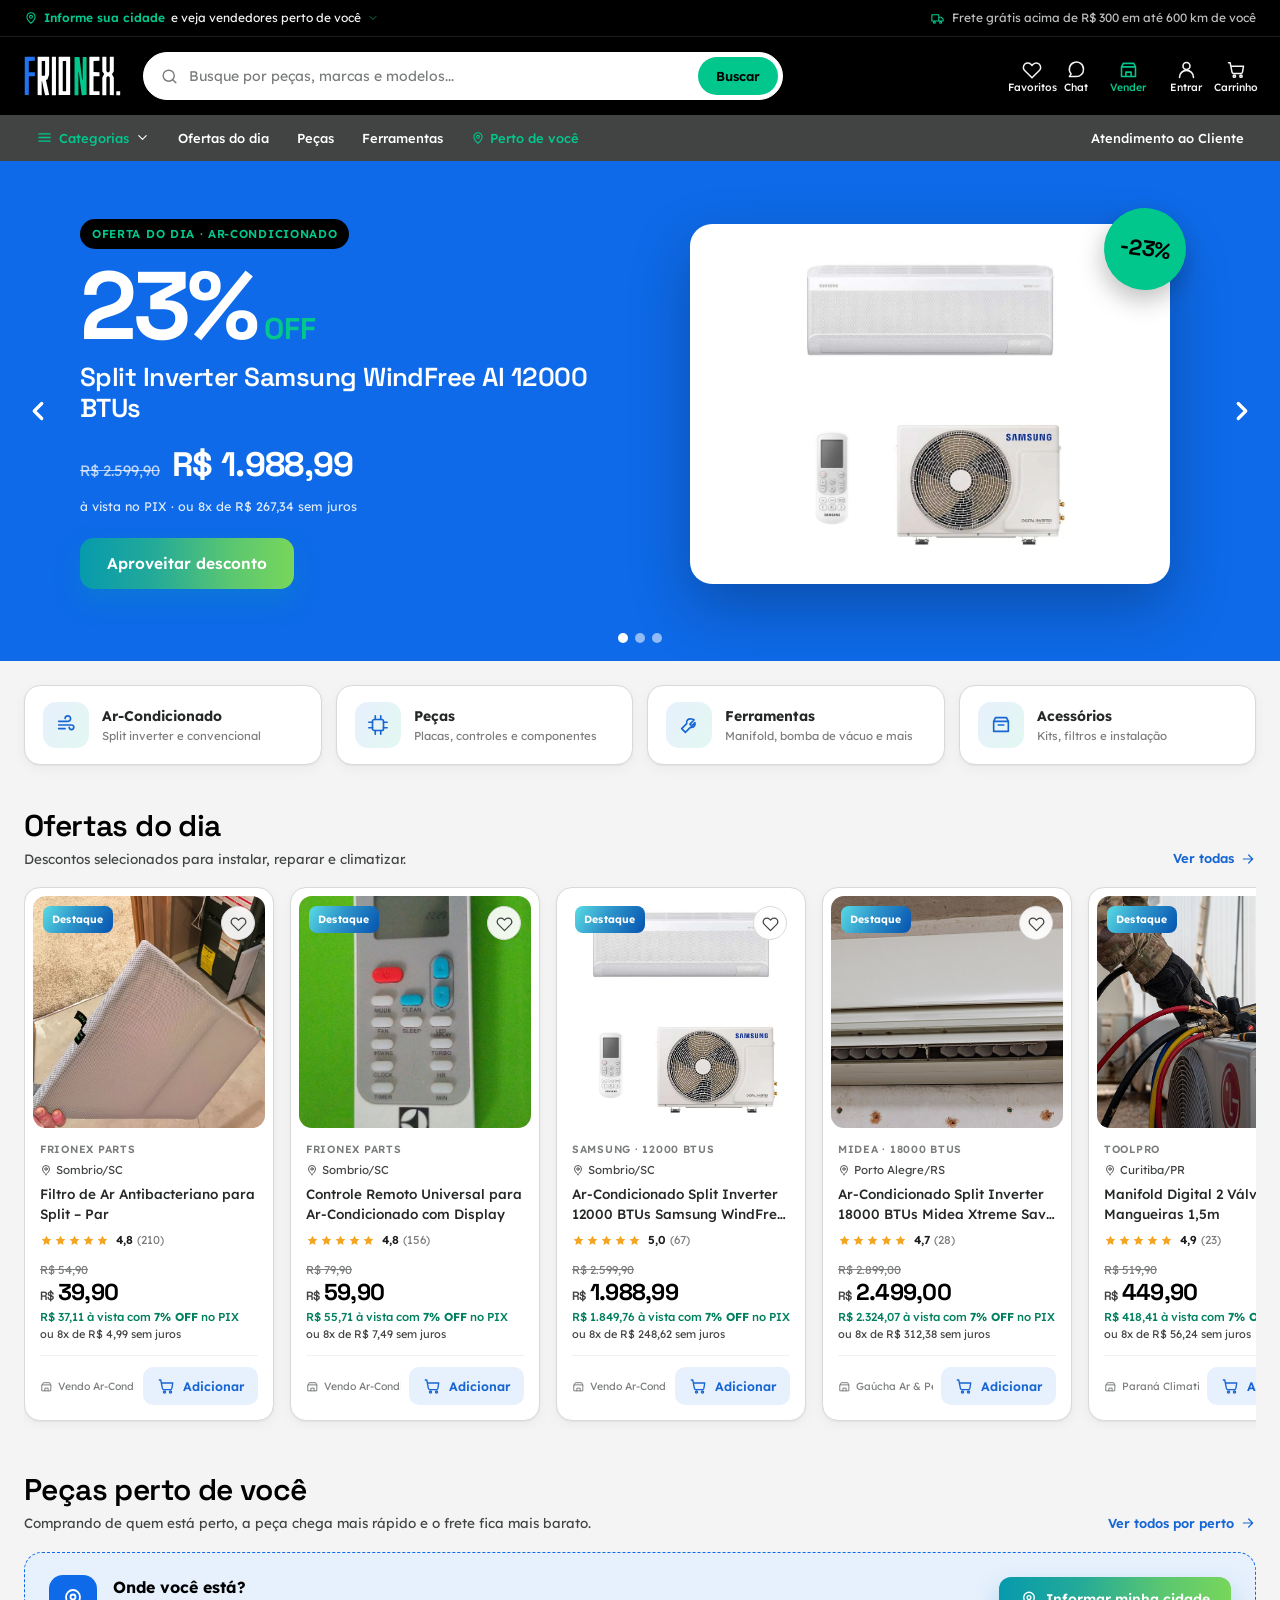
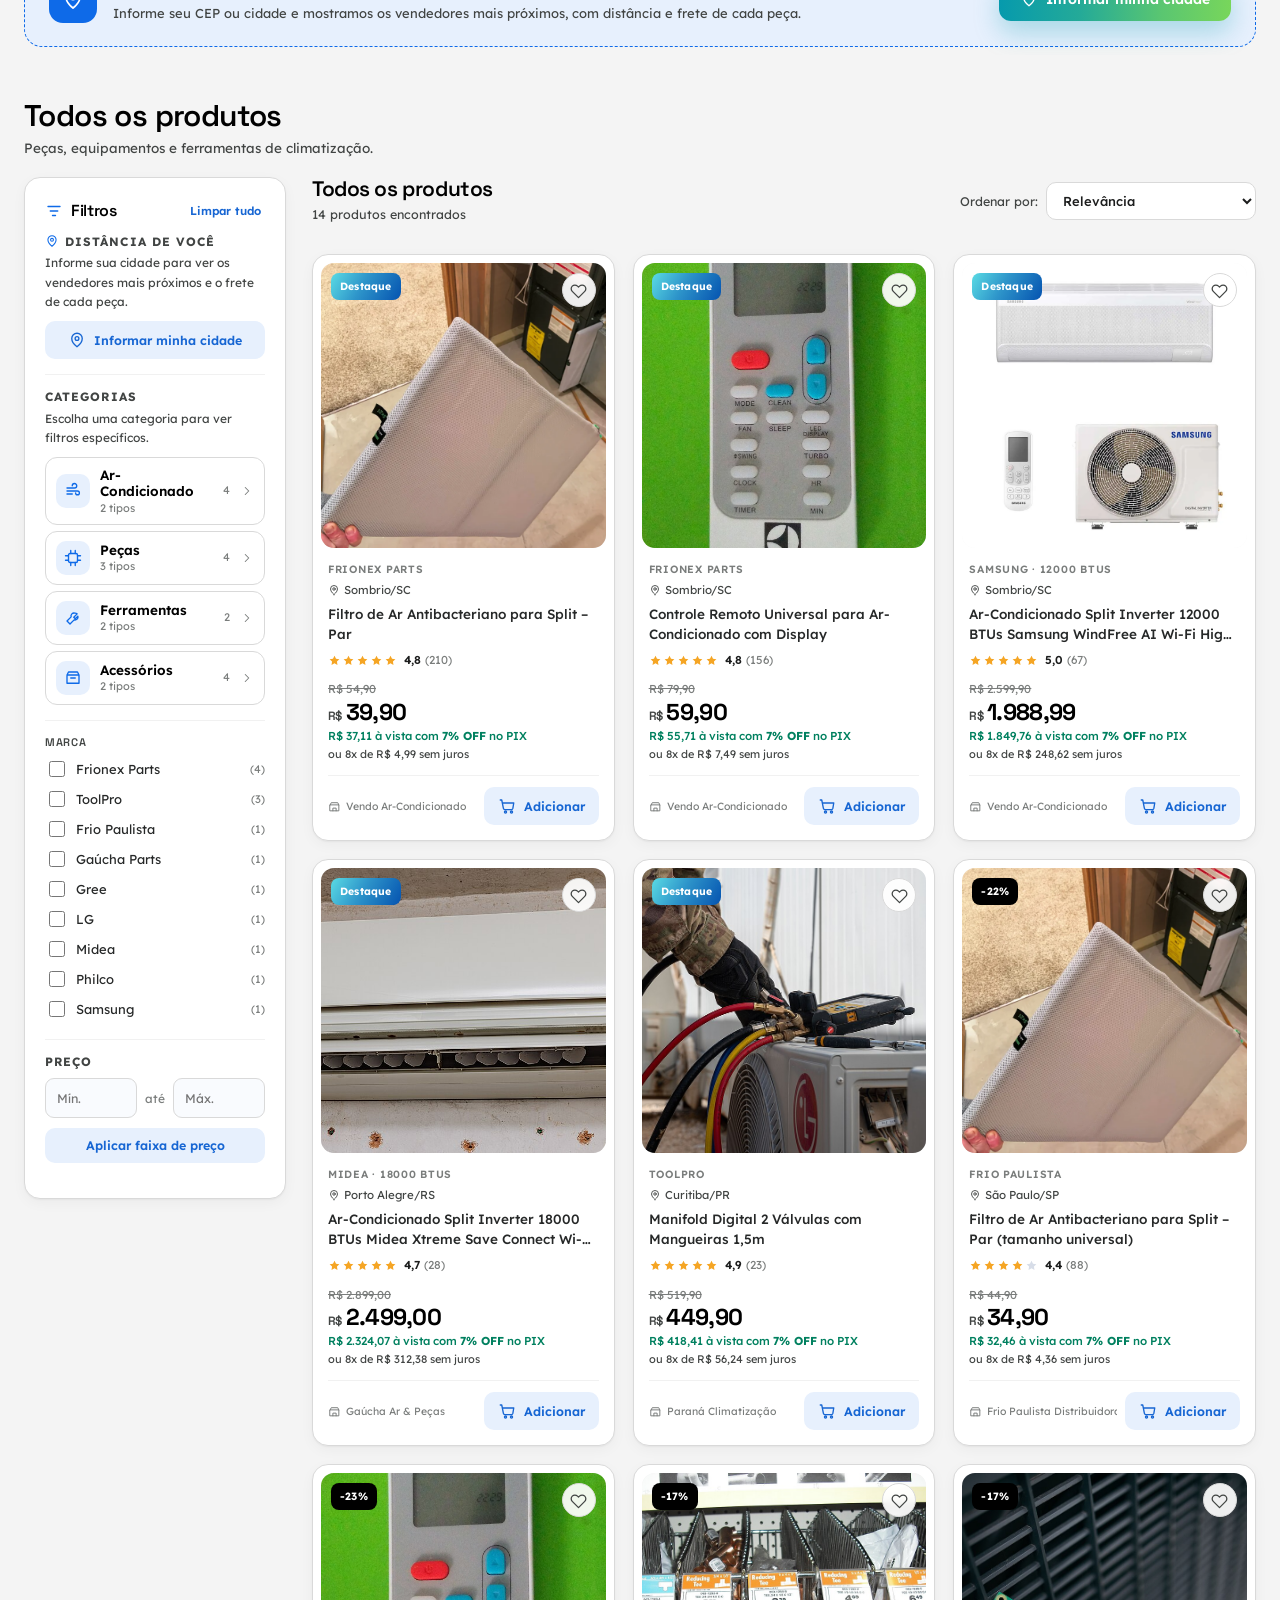
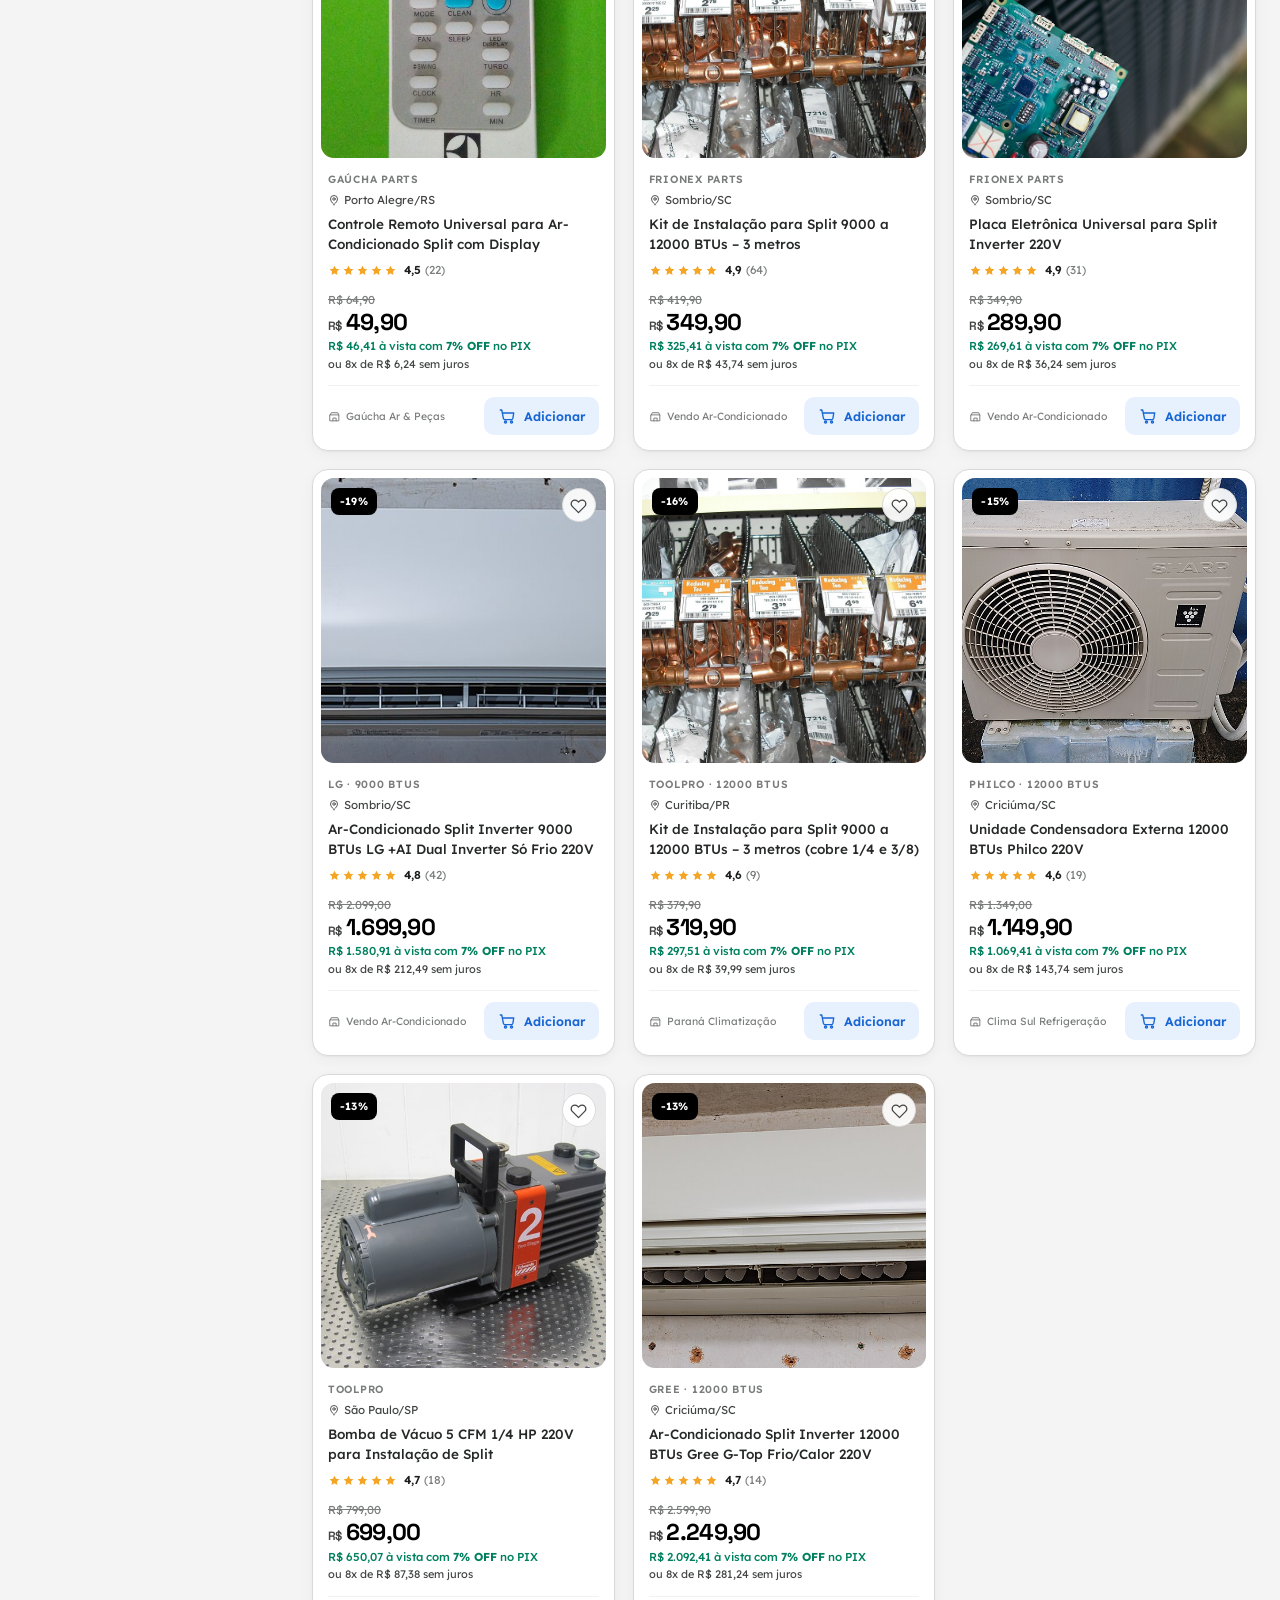
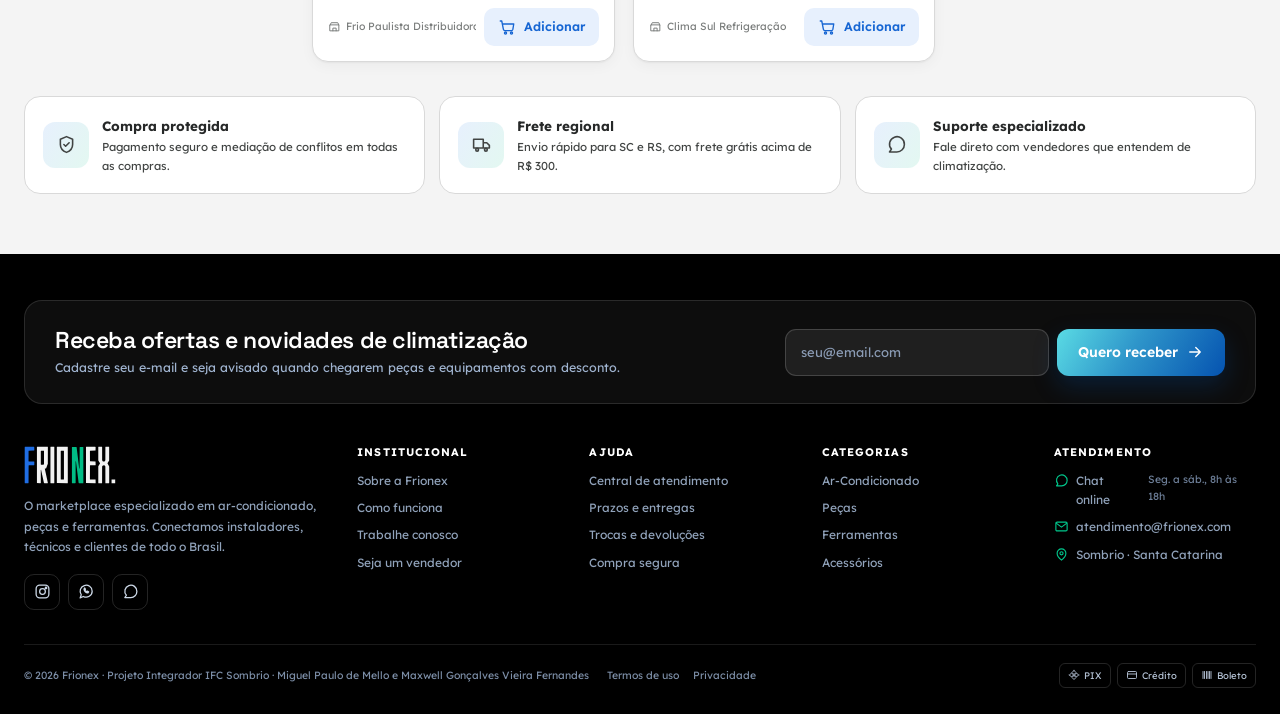
==== commit a72f8e5a: "feat: add messaging feature for buyer-seller communication - Implemented a new messaging system allo" ====
--- a/frionex/index.html
+++ b/frionex/index.html
@@ -50,8 +50,8 @@
               <a class="btn btn-buy btn-lg" href="index.html?categoria=pecas#catalogo">Ver peças em oferta</a>
             </div>
             <div class="promo-media promo-media-duo">
-              <img src="https://upload.wikimedia.org/wikipedia/commons/thumb/5/54/HVAC_air_filter.webp/960px-HVAC_air_filter.webp" alt="Filtro de ar para climatização">
-              <img src="https://upload.wikimedia.org/wikipedia/commons/thumb/0/0d/A.c_remote.jpg/960px-A.c_remote.jpg" alt="Controle remoto de ar-condicionado">
+              <img src="assets/img/produtos/filtro.webp" alt="Filtro de ar para climatização">
+              <img src="assets/img/produtos/controle.jpg" alt="Controle remoto de ar-condicionado">
               <span class="promo-sticker">até -27%</span>
             </div>
           </article>
@@ -70,7 +70,7 @@
               <a class="btn btn-buy btn-lg" href="index.html?categoria=ferramentas#catalogo">Usar cupom</a>
             </div>
             <div class="promo-media">
-              <img src="https://upload.wikimedia.org/wikipedia/commons/thumb/1/1d/332nd_Expeditionary_CE_Squadron_HVAC-R_operations_%289305714%29.jpg/960px-332nd_Expeditionary_CE_Squadron_HVAC-R_operations_%289305714%29.jpg" alt="Técnico usando manifold com mangueiras de refrigeração">
+              <img src="assets/img/produtos/manifold.jpg" alt="Técnico usando manifold com mangueiras de refrigeração">
               <span class="promo-sticker">-10%</span>
             </div>
           </article>
@@ -124,6 +124,22 @@
         </div>
       </section>
 
+      <!-- ============ PERTO DE VOCÊ (regionalização) ============ -->
+      <section class="section perto-section" id="perto">
+        <div class="section-head">
+          <div>
+            <h2 id="pertoTitle">Perto de você</h2>
+            <p id="pertoSub">Peças de vendedores da sua região: chegam mais rápido e com frete menor.</p>
+          </div>
+          <a class="section-link" href="index.html?perto=1#catalogo">Ver todos por perto <span data-icon="arrow"></span></a>
+        </div>
+        <div class="rail" id="pertoRail" aria-live="polite">
+          <div class="skeleton" style="height:380px"></div>
+          <div class="skeleton" style="height:380px"></div>
+          <div class="skeleton" style="height:380px"></div>
+        </div>
+      </section>
+
       <!-- ============ CATÁLOGO COM FILTROS ============ -->
       <section class="section" id="catalogo">
         <div class="section-head">
@@ -143,46 +159,8 @@
               <button class="filters-clear" type="button" data-clear-filters>Limpar tudo</button>
             </div>
 
-            <div class="filter-group">
-              <h3>Categorias</h3>
-              <label class="filter-option"><input type="checkbox" name="categoria" value="ar-condicionado"> Ar-Condicionado <span class="count" data-count="categoria:ar-condicionado"></span></label>
-              <label class="filter-option"><input type="checkbox" name="categoria" value="pecas"> Peças <span class="count" data-count="categoria:pecas"></span></label>
-              <label class="filter-option"><input type="checkbox" name="categoria" value="ferramentas"> Ferramentas <span class="count" data-count="categoria:ferramentas"></span></label>
-              <label class="filter-option"><input type="checkbox" name="categoria" value="acessorios"> Acessórios <span class="count" data-count="categoria:acessorios"></span></label>
-            </div>
-
-            <div class="filter-group">
-              <h3>BTUs</h3>
-              <label class="filter-option"><input type="checkbox" name="btus" value="9000"> 9.000 BTUs <span class="count" data-count="btus:9000"></span></label>
-              <label class="filter-option"><input type="checkbox" name="btus" value="12000"> 12.000 BTUs <span class="count" data-count="btus:12000"></span></label>
-              <label class="filter-option"><input type="checkbox" name="btus" value="18000"> 18.000 BTUs <span class="count" data-count="btus:18000"></span></label>
-            </div>
-
-            <div class="filter-group">
-              <h3>Marca</h3>
-              <label class="filter-option"><input type="checkbox" name="marcas" value="LG"> LG <span class="count" data-count="marca:LG"></span></label>
-              <label class="filter-option"><input type="checkbox" name="marcas" value="Samsung"> Samsung <span class="count" data-count="marca:Samsung"></span></label>
-              <label class="filter-option"><input type="checkbox" name="marcas" value="Midea"> Midea <span class="count" data-count="marca:Midea"></span></label>
-              <label class="filter-option"><input type="checkbox" name="marcas" value="Philco"> Philco <span class="count" data-count="marca:Philco"></span></label>
-              <label class="filter-option"><input type="checkbox" name="marcas" value="Frionex Parts"> Frionex Parts <span class="count" data-count="marca:Frionex Parts"></span></label>
-              <label class="filter-option"><input type="checkbox" name="marcas" value="ToolPro"> ToolPro <span class="count" data-count="marca:ToolPro"></span></label>
-            </div>
-
-            <div class="filter-group">
-              <h3>Tecnologia</h3>
-              <label class="filter-option"><input type="checkbox" name="tecnologias" value="Dual Inverter"> Dual Inverter <span class="count" data-count="tecnologia:Dual Inverter"></span></label>
-              <label class="filter-option"><input type="checkbox" name="tecnologias" value="WindFree AI"> WindFree AI <span class="count" data-count="tecnologia:WindFree AI"></span></label>
-              <label class="filter-option"><input type="checkbox" name="tecnologias" value="Inverter"> Inverter <span class="count" data-count="tecnologia:Inverter"></span></label>
-              <label class="filter-option"><input type="checkbox" name="tecnologias" value="Convencional"> Convencional <span class="count" data-count="tecnologia:Convencional"></span></label>
-              <label class="filter-option"><input type="checkbox" name="tecnologias" value="Universal"> Universal <span class="count" data-count="tecnologia:Universal"></span></label>
-              <label class="filter-option"><input type="checkbox" name="tecnologias" value="Digital"> Digital <span class="count" data-count="tecnologia:Digital"></span></label>
-            </div>
-
-            <div class="filter-group">
-              <h3>Ciclo</h3>
-              <label class="filter-option"><input type="checkbox" name="ciclos" value="Só Frio"> Só Frio <span class="count" data-count="ciclo:Só Frio"></span></label>
-              <label class="filter-option"><input type="checkbox" name="ciclos" value="Frio/Calor"> Frio/Calor <span class="count" data-count="ciclo:Frio/Calor"></span></label>
-            </div>
+            <!-- Categorias em árvore: escolha a categoria e aparecem os filtros daquele nicho (home.js) -->
+            <div id="filterTree" class="filter-tree"></div>
 
             <div class="filter-group">
               <h3>Preço</h3>
@@ -209,6 +187,7 @@
                   <option value="maior-preco">Maior preço</option>
                   <option value="recentes">Mais recentes</option>
                   <option value="avaliacao">Melhor avaliação</option>
+                  <option value="proximos">Mais próximos de mim</option>
                 </select>
               </label>
             </div>
@@ -247,6 +226,7 @@
   <script src="assets/js/data.js"></script>
   <script src="assets/js/api.js"></script>
   <script src="assets/js/store.js"></script>
+  <script src="assets/js/regiao.js"></script>
   <script src="assets/js/ui.js"></script>
   <script src="assets/js/pages/home.js"></script>
 </body>
--- a/frionex/assets/css/styles.css
+++ b/frionex/assets/css/styles.css
@@ -2515,3 +2515,337 @@
   .seller-row > span:nth-child(3) { grid-row: 2; grid-column: 2; }
   .seller-actions { grid-row: 2; grid-column: 3; }
 }
+.quick-cat.is-active { border-color: var(--blue); box-shadow: 0 0 0 3px rgba(14, 106, 232, .12); }
+
+/* =========================================================
+   CATEGORIAS EM ÁRVORE
+   ========================================================= */
+
+/* ---------- menu "Categorias" do topo: categoria → tipos ---------- */
+.nav-dropdown-panel { display: block; width: 560px; padding: 8px; }
+.cat-tree { display: grid; grid-template-columns: 220px 1fr; gap: 8px; min-height: 230px; }
+.cat-tree-list { display: flex; flex-direction: column; gap: 2px; padding-right: 8px; border-right: 1px solid var(--line-2); }
+.nav-dropdown-panel .cat-tree-item { align-items: center; padding: 8px 10px; color: var(--ink); }
+.cat-tree-item .cat-ico { width: 34px; height: 34px; }
+.cat-tree-item strong { flex: 1; }
+.cat-tree-arrow { width: 14px; height: 14px; color: var(--muted-2); transform: rotate(-90deg); }
+.nav-dropdown-panel .cat-tree-item.is-active { background: var(--blue-soft); }
+.cat-tree-item.is-active .cat-tree-arrow { color: var(--blue); }
+.cat-tree-branch { display: flex; flex-direction: column; gap: 2px; padding: 6px 4px; }
+.cat-tree-branch[hidden] { display: none; }
+.cat-tree-title { padding: 4px 10px 8px; font-size: 11px; font-weight: 600; letter-spacing: .06em; text-transform: uppercase; color: var(--muted); }
+.nav-dropdown-panel .cat-tree-branch a { padding: 9px 10px; font-size: 13.5px; color: var(--text); }
+.nav-dropdown-panel .cat-tree-branch a:hover { color: var(--blue); }
+.nav-dropdown-panel .cat-tree-branch .cat-tree-all { margin-top: auto; align-items: center; gap: 6px; color: var(--blue); font-weight: 600; font-size: 12.5px; }
+.cat-tree-all .icon { width: 14px; height: 14px; }
+
+/* ---------- filtros do catálogo: categoria → ramo de filtros ---------- */
+.filter-tree .filter-group:first-child { padding-top: 6px; }
+.tree-hint { margin: -4px 0 10px; font-size: 12px; color: var(--muted); }
+.tree-cats { display: flex; flex-direction: column; gap: 6px; }
+.tree-cat, .tree-current {
+  display: flex;
+  align-items: center;
+  gap: 10px;
+  width: 100%;
+  padding: 9px 10px;
+  border: 1.5px solid var(--line);
+  border-radius: 12px;
+  background: #fff;
+  text-align: left;
+  color: var(--ink);
+  cursor: pointer;
+  transition: .16s ease;
+}
+.tree-cat:hover { border-color: var(--blue); background: var(--blue-soft); }
+.tree-cat-ico {
+  display: grid; place-items: center; flex: 0 0 auto;
+  width: 34px; height: 34px; border-radius: 10px;
+  background: var(--blue-soft); color: var(--blue);
+}
+.tree-cat-ico .icon { width: 18px; height: 18px; }
+.tree-cat-name { flex: 1; min-width: 0; font-size: 13.5px; font-weight: 600; line-height: 1.2; }
+.tree-cat-name small { display: block; margin-top: 2px; font-size: 11px; font-weight: 400; color: var(--muted-2); }
+.tree-cat .count { font-size: 11px; color: var(--muted-2); }
+.tree-chevron { width: 14px; height: 14px; color: var(--muted-2); transform: rotate(-90deg); }
+
+.tree-back {
+  display: inline-flex; align-items: center; gap: 4px;
+  margin-bottom: 10px; padding: 0;
+  border: 0; background: none;
+  color: var(--blue); font-size: 12.5px; font-weight: 600; cursor: pointer;
+}
+.tree-back:hover { text-decoration: underline; }
+.tree-back-ico { width: 14px; height: 14px; transform: rotate(90deg); }
+.tree-current { cursor: default; border-color: var(--blue); background: var(--blue-soft); }
+.tree-current .tree-cat-ico { background: var(--blue); color: #fff; }
+
+/* o "ramo": linha vertical ligando a categoria aos filtros dela */
+.tree-branch {
+  position: relative;
+  margin: 6px 0 0 26px;
+  padding-left: 16px;
+  border-left: 2px solid var(--line);
+}
+.tree-facet { position: relative; padding: 12px 0 4px; }
+.tree-facet::before {
+  content: '';
+  position: absolute;
+  left: -16px;
+  top: 21px;
+  width: 11px;
+  border-top: 2px solid var(--line);
+}
+.tree-facet h4 {
+  margin-bottom: 6px;
+  font-size: 11px;
+  font-weight: 600;
+  letter-spacing: .06em;
+  text-transform: uppercase;
+  color: var(--muted);
+}
+.tree-chips { display: flex; flex-wrap: wrap; gap: 6px; }
+.tree-chip {
+  display: inline-flex; align-items: center; gap: 6px;
+  padding: 6px 11px;
+  border: 1.5px solid var(--line);
+  border-radius: 999px;
+  background: #fff;
+  font-size: 12.5px;
+  color: var(--text);
+  cursor: pointer;
+  transition: .16s ease;
+}
+.tree-chip input { position: absolute; opacity: 0; pointer-events: none; }
+.tree-chip span { font-size: 10.5px; color: var(--muted-2); }
+.tree-chip:hover { border-color: var(--blue); color: var(--blue); }
+.tree-chip.is-on { border-color: var(--blue); background: var(--blue); color: #fff; }
+.tree-chip.is-on span { color: rgba(255, 255, 255, .8); }
+.tree-chip:focus-within { box-shadow: 0 0 0 3px rgba(14, 106, 232, .2); }
+.tree-chip.is-empty, .filter-option.is-empty { opacity: .45; cursor: default; }
+.tree-chip.is-empty:hover { border-color: var(--line); color: var(--text); }
+.filter-tree > .tree-facet { padding: 15px 0; border-bottom: 1px solid var(--line-2); }
+.filter-tree > .tree-facet::before { display: none; }
+
+
+/* =========================================================
+   REGIONALIZAÇÃO
+   ========================================================= */
+.regiao-chip {
+  display: inline-flex; align-items: center; gap: 6px;
+  padding: 0; border: 0; background: none;
+  color: inherit; font: inherit; cursor: pointer;
+}
+.regiao-chip strong { color: var(--teal); font-weight: 600; }
+.regiao-chip .icon { width: 14px; height: 14px; }
+.regiao-chip .chevron { width: 12px; height: 12px; opacity: .7; }
+.regiao-chip:hover strong, .regiao-chip:hover { color: #fff; text-decoration: underline; }
+.regiao-ou { display: flex; align-items: center; gap: 10px; margin: 12px 0; color: var(--muted-2); font-size: 12px; }
+.regiao-ou::before, .regiao-ou::after { content: ''; flex: 1; border-top: 1px solid var(--line); }
+.regiao-form .field select { width: 100%; }
+
+.product-local {
+  display: flex; align-items: center; gap: 4px;
+  margin-top: 3px;
+  font-size: 11.5px; color: var(--muted);
+  white-space: nowrap; overflow: hidden; text-overflow: ellipsis;
+}
+.product-local .icon { width: 12px; height: 12px; flex: 0 0 auto; }
+.product-local.is-near { color: var(--green); font-weight: 600; }
+
+.link-btn { padding: 0; border: 0; background: none; color: var(--blue); font: inherit; font-weight: 600; cursor: pointer; text-decoration: underline; }
+.txt-ok { color: var(--green); }
+.dist-tag { font-weight: 600; color: var(--muted); }
+.dist-tag.is-near { color: var(--green); }
+.price-extra { display: flex; align-items: flex-start; gap: 6px; }
+.price-extra .icon { flex: 0 0 auto; margin-top: 2px; }
+
+.dist-group h3 { display: flex; align-items: center; gap: 6px; }
+.dist-group h3 .icon { width: 14px; height: 14px; color: var(--blue); }
+.dist-origem {
+  display: block; width: 100%; margin: -2px 0 8px; padding: 7px 10px;
+  border: 1px dashed var(--line); border-radius: 10px; background: #f9fafa;
+  text-align: left; font-size: 12px; color: var(--muted); cursor: pointer;
+}
+.dist-origem strong { color: var(--ink); }
+.dist-origem:hover { border-color: var(--blue); }
+.filter-option input[type="radio"] { width: 16px; height: 16px; accent-color: var(--blue); }
+
+.perto-section .rail > .perto-cta { flex: 1 0 100%; }
+.perto-cta {
+  display: flex; align-items: center; gap: 16px; flex-wrap: wrap;
+  width: 100%; padding: 22px 24px;
+  border: 1.5px dashed var(--blue); border-radius: 18px;
+  background: var(--blue-soft);
+}
+.perto-cta > div { flex: 1 1 280px; }
+.perto-cta strong { display: block; font-size: 16px; color: var(--ink); }
+.perto-cta p { margin-top: 3px; font-size: 13px; color: var(--muted); }
+.perto-cta-ico { display: grid; place-items: center; width: 48px; height: 48px; border-radius: 14px; background: var(--blue); color: #fff; }
+.perto-cta-ico .icon { width: 24px; height: 24px; }
+
+.alt-offers { margin-top: 16px; padding: 14px; border: 1px solid var(--line); border-radius: 14px; background: #fff; }
+.alt-offers h3 { display: flex; align-items: center; gap: 6px; margin-bottom: 8px; font-size: 13.5px; }
+.alt-offers h3 .icon { width: 15px; height: 15px; color: var(--blue); }
+.alt-offer { display: flex; align-items: center; gap: 10px; padding: 8px; border-radius: 10px; }
+.alt-offer:hover { background: var(--blue-soft); }
+.alt-offer img { width: 44px; height: 44px; flex: 0 0 auto; border-radius: 8px; object-fit: cover; background: #f4f4f4; }
+.alt-info { flex: 1; min-width: 0; }
+.alt-info strong { display: block; font-size: 13px; color: var(--ink); }
+.alt-info small { display: block; font-size: 11.5px; color: var(--muted); }
+.alt-price { font-weight: 700; color: var(--ink); white-space: nowrap; }
+
+.envios { margin: 4px 0 10px; padding: 10px 12px; border-radius: 12px; background: var(--line-2); }
+.envios-title { display: flex; align-items: center; flex-wrap: wrap; gap: 4px; margin-bottom: 6px; font-size: 12px; color: var(--muted); }
+.envios-title .icon { width: 13px; height: 13px; }
+.envio { display: flex; justify-content: space-between; gap: 10px; padding: 5px 0; font-size: 12.5px; }
+.envio + .envio { border-top: 1px solid var(--line); }
+.envio small { display: block; font-size: 11px; color: var(--muted); }
+.envio b { white-space: nowrap; }
+.option-card.is-disabled { opacity: .55; cursor: not-allowed; }
+.summary-note .link-btn { font-size: inherit; }
+
+/* ---------- painel do vendedor: abas e vendas ---------- */
+.seller-tabs { display: flex; gap: 6px; margin-bottom: 16px; padding: 5px; border: 1px solid var(--line); border-radius: 14px; background: #fff; overflow-x: auto; }
+.seller-tabs > * {
+  display: inline-flex; align-items: center; gap: 7px; flex: 0 0 auto;
+  padding: 9px 14px; border: 0; border-radius: 10px; background: none;
+  font-size: 13.5px; font-weight: 600; color: var(--muted); cursor: pointer; white-space: nowrap;
+}
+.seller-tabs > * .icon { width: 16px; height: 16px; }
+.seller-tabs > * > span { padding: 1px 7px; border-radius: 999px; background: var(--line-2); font-size: 11px; color: var(--muted); }
+.seller-tabs > .is-active { background: var(--blue-soft); color: var(--blue); }
+.seller-tabs > *:hover { color: var(--blue); }
+.tab-alert { padding: 2px 8px; border-radius: 999px; background: var(--teal); color: #000; font-size: 10.5px; }
+.seller-chips { display: flex; flex-wrap: wrap; gap: 6px; }
+.chip-btn { display: inline-flex; align-items: center; gap: 6px; padding: 6px 12px; border: 1.5px solid var(--line); border-radius: 999px; background: #fff; font-size: 12.5px; color: var(--text); cursor: pointer; }
+.chip-btn span { font-size: 11px; color: var(--muted-2); }
+.chip-btn.is-active { border-color: var(--blue); background: var(--blue); color: #fff; }
+.chip-btn.is-active span { color: rgba(255, 255, 255, .8); }
+
+.venda { padding: 16px 0; border-top: 1px solid var(--line-2); }
+.venda-head { display: flex; flex-wrap: wrap; align-items: center; gap: 10px; font-size: 13px; }
+.venda-head > span:nth-child(2) { color: var(--muted); }
+.venda-total { margin-left: auto; font-family: var(--font-display); font-size: 17px; font-weight: 700; color: var(--ink); }
+.venda-body { display: grid; grid-template-columns: minmax(0, 1.4fr) minmax(0, 1fr); gap: 18px; margin-top: 12px; }
+.venda-itens { display: flex; flex-direction: column; gap: 8px; }
+.venda-item { display: flex; align-items: center; gap: 10px; min-width: 0; }
+.venda-item img { width: 48px; height: 48px; flex: 0 0 auto; border-radius: 10px; object-fit: cover; background: #f4f4f4; }
+.venda-item strong { display: block; font-size: 13px; font-weight: 600; color: var(--ink); overflow-wrap: anywhere; }
+.venda-item small, .venda-cliente small { display: flex; align-items: center; gap: 5px; font-size: 12px; color: var(--muted); }
+.venda-item small .icon, .venda-cliente small .icon { width: 13px; height: 13px; flex: 0 0 auto; }
+.venda-cliente { display: flex; flex-direction: column; gap: 3px; padding: 10px 12px; border-radius: 12px; background: var(--line-2); }
+.venda-label { font-size: 10.5px; font-weight: 600; letter-spacing: .06em; text-transform: uppercase; color: var(--muted); }
+.venda-steps { display: grid; grid-template-columns: repeat(4, 1fr); gap: 6px; margin-top: 12px; }
+.venda-steps span { padding-top: 7px; border-top: 3px solid var(--line); font-size: 11px; color: var(--muted-2); }
+.venda-steps span.is-done { border-color: var(--teal); color: var(--ink); font-weight: 600; }
+.venda-actions { display: flex; flex-wrap: wrap; justify-content: flex-end; gap: 8px; margin-top: 12px; }
+.order-track { display: flex; flex-wrap: wrap; align-items: center; gap: 6px; margin: 0 18px 12px; padding: 9px 12px; border-radius: 10px; background: var(--blue-soft); font-size: 12.5px; color: var(--ink-2); }
+.order-track .icon { width: 15px; height: 15px; color: var(--blue); }
+@media (max-width: 760px) {
+  .venda-body { grid-template-columns: 1fr; }
+  .venda-steps span { font-size: 10px; }
+  .venda-actions .btn { flex: 1 1 auto; justify-content: center; }
+}
+
+/* =========================================================
+   MENSAGENS (chat)
+   ========================================================= */
+.chat-count { position: absolute; top: -2px; right: 2px; }
+.account-menu .chat-count, .mobile-drawer .chat-count { position: static; margin-left: auto; }
+.chat-layout { display: grid; grid-template-columns: 320px minmax(0, 1fr); gap: 16px; align-items: stretch; min-height: 560px; }
+.chat-list { display: flex; flex-direction: column; padding: 10px; overflow: hidden; }
+.chat-list-head { padding: 8px 8px 12px; border-bottom: 1px solid var(--line-2); margin-bottom: 6px; }
+.chat-list-head h1 { font-size: 20px; }
+.chat-list-head span { font-size: 12px; color: var(--muted); }
+.chat-item {
+  display: flex; align-items: center; gap: 10px; width: 100%;
+  padding: 10px; border: 0; border-radius: 12px; background: none;
+  text-align: left; cursor: pointer;
+}
+.chat-item:hover { background: var(--line-2); }
+.chat-item.is-active { background: var(--blue-soft); }
+.chat-item .avatar, .chat-thread-head .avatar {
+  display: grid; place-items: center; flex: 0 0 auto;
+  width: 40px; height: 40px; border-radius: 12px;
+  background: var(--grad); color: #fff; font-size: 13px; font-weight: 700; overflow: hidden;
+}
+.chat-item .avatar img, .chat-thread-head .avatar img { width: 100%; height: 100%; object-fit: cover; background: #fff; }
+.chat-item-info { flex: 1; min-width: 0; }
+.chat-item-info strong { display: block; font-size: 13.5px; color: var(--ink); }
+.chat-item-info small { display: block; overflow: hidden; text-overflow: ellipsis; white-space: nowrap; font-size: 12px; color: var(--muted); }
+.chat-item-meta { display: flex; flex-direction: column; align-items: flex-end; gap: 4px; font-size: 11px; color: var(--muted-2); }
+.chat-badge { min-width: 20px; padding: 1px 6px; border-radius: 999px; background: var(--teal); color: #000; font-size: 11px; text-align: center; }
+.chat-empty-list { display: flex; flex-direction: column; align-items: center; gap: 8px; padding: 40px 16px; text-align: center; font-size: 13px; color: var(--muted); }
+.chat-empty-list .icon { width: 30px; height: 30px; color: var(--muted-2); }
+
+.chat-thread { display: flex; flex-direction: column; min-height: 560px; max-height: calc(100vh - 140px); overflow: hidden; }
+.chat-thread-empty { align-items: center; justify-content: center; gap: 8px; padding: 40px; text-align: center; color: var(--muted); }
+.chat-thread-empty .icon { width: 44px; height: 44px; color: var(--blue); }
+.chat-thread-empty h2 { color: var(--ink); font-size: 18px; }
+.chat-thread-head { display: flex; align-items: center; gap: 12px; padding: 14px 16px; border-bottom: 1px solid var(--line-2); }
+.chat-thread-title { flex: 1; min-width: 0; }
+.chat-thread-title strong { display: block; font-size: 15px; color: var(--ink); }
+.chat-thread-title small { display: flex; align-items: center; gap: 4px; font-size: 12px; color: var(--muted); }
+.chat-thread-title small .icon { width: 12px; height: 12px; }
+.chat-back { display: none; color: var(--ink); }
+.chat-back .icon { transform: rotate(90deg); }
+.chat-contexts { display: flex; flex-wrap: wrap; gap: 8px; padding: 10px 16px 0; }
+.chat-contexts:empty { display: none; }
+.chat-context { display: flex; align-items: center; gap: 10px; min-width: 0; max-width: 100%; padding: 8px 12px 8px 8px; border: 1px solid var(--line); border-radius: 12px; background: #fff; }
+.chat-context img { width: 40px; height: 40px; flex: 0 0 auto; border-radius: 8px; object-fit: cover; }
+.chat-context > .icon { width: 20px; height: 20px; color: var(--blue); margin-left: 4px; }
+.chat-context strong { display: block; max-width: 380px; overflow: hidden; text-overflow: ellipsis; white-space: nowrap; font-size: 12.5px; color: var(--ink); }
+.chat-context small { font-size: 11.5px; color: var(--muted); }
+.chat-context:hover { border-color: var(--blue); }
+.chat-messages { flex: 1; display: flex; flex-direction: column; gap: 8px; padding: 16px; overflow-y: auto; background: #f7f8f8; margin-top: 10px; }
+.msg { max-width: min(78%, 520px); align-self: flex-start; }
+.msg p { padding: 10px 13px; border-radius: 16px 16px 16px 4px; background: #fff; border: 1px solid var(--line); font-size: 13.5px; line-height: 1.45; color: var(--ink-2); white-space: pre-wrap; overflow-wrap: anywhere; }
+.msg small { display: block; margin: 3px 6px 0; font-size: 10.5px; color: var(--muted-2); }
+.msg.is-mine { align-self: flex-end; text-align: right; }
+.msg.is-mine p { border: 0; border-radius: 16px 16px 4px 16px; background: var(--blue); color: #fff; text-align: left; }
+.chat-hint { margin: auto; max-width: 340px; text-align: center; font-size: 13px; color: var(--muted); }
+.chat-quick { display: flex; gap: 6px; padding: 10px 16px 0; overflow-x: auto; }
+.chat-quick .chip-btn { flex: 0 0 auto; white-space: nowrap; }
+.chat-form { display: flex; gap: 8px; padding: 10px 16px 16px; }
+.chat-form input { flex: 1; min-width: 0; height: 46px; padding: 0 16px; border: 1.5px solid var(--line); border-radius: 999px; font-size: 14px; outline: none; }
+.chat-form input:focus { border-color: var(--blue); box-shadow: 0 0 0 4px rgba(14, 106, 232, .12); }
+.chat-form .btn { width: 46px; height: 46px; padding: 0; border-radius: 999px; justify-content: center; }
+
+@media (max-width: 860px) {
+  .chat-layout { grid-template-columns: minmax(0, 1fr); min-height: 0; }
+  .chat-layout.has-active .chat-list { display: none; }
+  .chat-layout:not(.has-active) .chat-thread { display: none; }
+  .chat-back { display: inline-flex; }
+  .chat-thread { min-height: calc(100vh - 220px); max-height: none; }
+  .msg { max-width: 88%; }
+  .chat-context strong { max-width: 200px; }
+}
+
+/* ---------- topo fixo ao rolar ---------- */
+#site-header { position: sticky; top: 0; z-index: 60; }
+#site-header .site-header { position: relative; }
+.header-nav .nav-link-perto { display: inline-flex; align-items: center; gap: 5px; color: var(--teal); }
+.header-nav .nav-link-perto .icon { width: 14px; height: 14px; }
+.fake-mail { margin-bottom: 12px; padding: 12px 14px; border: 1px solid var(--line); border-left: 4px solid var(--blue); border-radius: 10px; background: #f9fafb; font-size: 13px; }
+.fake-mail span { display: flex; align-items: center; gap: 6px; font-size: 12px; color: var(--muted); }
+.fake-mail .icon { width: 14px; height: 14px; }
+.fake-mail p { margin: 6px 0 4px; color: var(--ink-2); }
+.fake-mail b { font-family: var(--font-display); font-size: 18px; letter-spacing: .12em; color: var(--blue); }
+.fake-mail small { color: var(--muted-2); font-size: 11px; }
+.store-tabs { overflow-x: auto; scrollbar-width: none; }
+.store-tabs .store-tab { flex: 0 0 auto; white-space: nowrap; }
+.seller-inline { flex-wrap: wrap; }
+.seller-inline > span:nth-child(2) { flex: 1 1 160px; min-width: 0; }
+.seller-inline small { display: inline-flex; flex-wrap: wrap; align-items: center; gap: 3px; }
+.seller-inline small .icon { width: 12px; height: 12px; }
+@media (max-width: 760px) {
+  .seller-inline .badge-verified { margin-left: 0; }
+  .seller-inline .btn { flex: 1 1 auto; justify-content: center; }
+}
+.chat-thread-title strong { overflow: hidden; text-overflow: ellipsis; white-space: nowrap; }
+@media (max-width: 480px) {
+  .chat-thread-head { padding: 10px 12px; gap: 8px; }
+  .chat-thread-head .btn { display: none; }
+  .chat-thread-title small { font-size: 11px; }
+}
